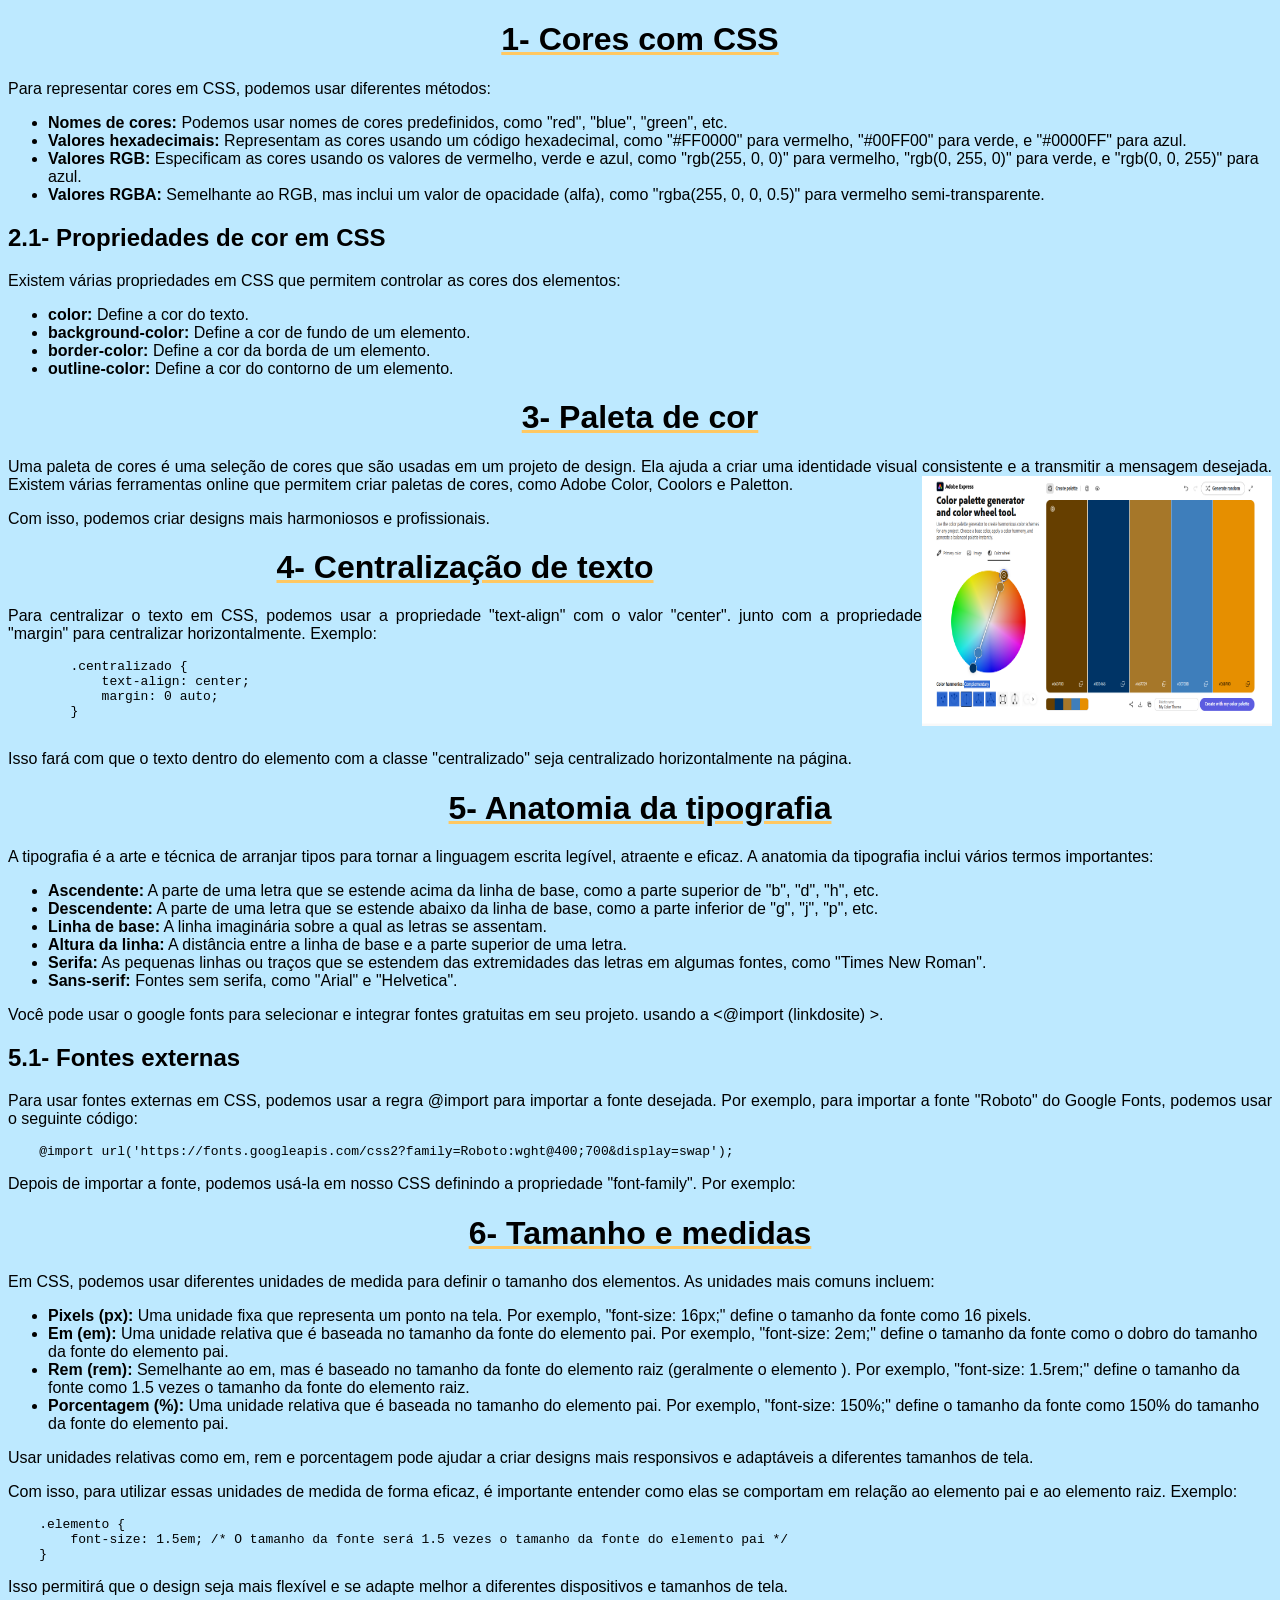
==== index2.html @ 6d4adaa5 "enga" ====
<!DOCTYPE html>
<html lang="pt-br">
<head>
    <meta charset="UTF-8">
    <meta name="viewport" content="width=device-width, initial-scale=1.0">
    <title>Módulo 2 - CSS aprofundando</title>
    <link rel="stylesheet" href="style.css">
    <h1>1- Cores com CSS</h1>
    <p>Para representar cores em CSS, podemos usar diferentes métodos:</p>
    <ul>
        <li><strong>Nomes de cores:</strong> Podemos usar nomes de cores predefinidos, como "red", "blue", "green", etc.</li>
        <li><strong>Valores hexadecimais:</strong> Representam as cores usando um código hexadecimal, como "#FF0000" para vermelho, "#00FF00" para verde, e "#0000FF" para azul.</li>
        <li><strong>Valores RGB:</strong> Especificam as cores usando os valores de vermelho, verde e azul, como "rgb(255, 0, 0)" para vermelho, "rgb(0, 255, 0)" para verde, e "rgb(0, 0, 255)" para azul.</li>
        <li><strong>Valores RGBA:</strong> Semelhante ao RGB, mas inclui um valor de opacidade (alfa), como "rgba(255, 0, 0, 0.5)" para vermelho semi-transparente.</li>
    </ul>
    <h2>2.1- Propriedades de cor em CSS</h2>
    <p>Existem várias propriedades em CSS que permitem controlar as cores dos elementos:</p>
    <ul>
        <li><strong>color:</strong> Define a cor do texto.</li>
        <li><strong>background-color:</strong> Define a cor de fundo de um elemento.</li>
        <li><strong>border-color:</strong> Define a cor da borda de um elemento.</li>
        <li><strong>outline-color:</strong> Define a cor do contorno de um elemento.</li>
    </ul>
    <h1>3- Paleta de cor</h1>
    <p>Uma paleta de cores é uma seleção de cores que são usadas em um projeto de design. Ela ajuda a criar uma identidade visual consistente e a transmitir a mensagem desejada. Existem várias ferramentas online que permitem criar paletas de cores, como Adobe Color, Coolors e Paletton.<img src="imagens/paletadecor[.png" style="float: right;"; width="350px" height="250px;" alt="Paleta de cores"S>
    </p>
    <p>Com isso, podemos criar designs mais harmoniosos e profissionais.</p>
    <h1>4- Centralização de texto</h1>
    <p>Para centralizar o texto em CSS, podemos usar a propriedade "text-align" com o valor "center". junto com a propriedade "margin" para centralizar horizontalmente. Exemplo:</p>
    <pre>
        .centralizado {
            text-align: center;
            margin: 0 auto;
        }
    </pre>
    <p>Isso fará com que o texto dentro do elemento com a classe "centralizado" seja centralizado horizontalmente na página.</p>
    <h1>5- Anatomia da tipografia</h1>
    <p>A tipografia é a arte e técnica de arranjar tipos para tornar a linguagem escrita legível, atraente e eficaz. A anatomia da tipografia inclui vários termos importantes:</p>
    <ul>
        <li><strong>Ascendente:</strong> A parte de uma letra que se estende acima da linha de base, como a parte superior de "b", "d", "h", etc.</li>
        <li><strong>Descendente:</strong> A parte de uma letra que se estende abaixo da linha de base, como a parte inferior de "g", "j", "p", etc.</li>
        <li><strong>Linha de base:</strong> A linha imaginária sobre a qual as letras se assentam.</li>
        <li><strong>Altura da linha:</strong> A distância entre a linha de base e a parte superior de uma letra.</li>
        <li><strong>Serifa:</strong> As pequenas linhas ou traços que se estendem das extremidades das letras em algumas fontes, como "Times New Roman".</li>
        <li><strong>Sans-serif:</strong> Fontes sem serifa, como "Arial" e "Helvetica".</li>

    </ul>
    <p>Você pode usar o google fonts para selecionar e integrar fontes gratuitas em seu projeto. usando a &lt;@import (linkdosite) &gt;.</p>
    <h2>5.1- Fontes externas</h2>
    <p>Para usar fontes externas em CSS, podemos usar a regra @import para importar a fonte desejada. Por exemplo, para importar a fonte "Roboto" do Google Fonts, podemos usar o seguinte código:</p>
<pre>
    @import url('https://fonts.googleapis.com/css2?family=Roboto:wght@400;700&display=swap');
</pre>
<p>Depois de importar a fonte, podemos usá-la em nosso CSS definindo a propriedade "font-family". Por exemplo:</p>
<h1>6- Tamanho e medidas</h1>
<p>Em CSS, podemos usar diferentes unidades de medida para definir o tamanho dos elementos. As unidades mais comuns incluem:</p>
<ul>
    <li><strong>Pixels (px):</strong> Uma unidade fixa que representa um ponto na tela. Por exemplo, "font-size: 16px;" define o tamanho da fonte como 16 pixels.</li>
    <li><strong>Em (em):</strong> Uma unidade relativa que é baseada no tamanho da fonte do elemento pai. Por exemplo, "font-size: 2em;" define o tamanho da fonte como o dobro do tamanho da fonte do elemento pai.</li>
    <li><strong>Rem (rem):</strong> Semelhante ao em, mas é baseado no tamanho da fonte do elemento raiz (geralmente o elemento <html>). Por exemplo, "font-size: 1.5rem;" define o tamanho da fonte como 1.5 vezes o tamanho da fonte do elemento raiz.</li>
    <li><strong >Porcentagem (%):</strong> Uma unidade relativa que é baseada no tamanho do elemento pai. Por exemplo, "font-size: 150%;" define o tamanho da fonte como 150% do tamanho da fonte do elemento pai.</li>
</ul>
<p>Usar unidades relativas como em, rem e porcentagem pode ajudar a criar designs mais responsivos e adaptáveis a diferentes tamanhos de tela.</p>
<p>Com isso, para utilizar essas unidades de medida de forma eficaz, é importante entender como elas se comportam em relação ao elemento pai e ao elemento raiz. Exemplo:</p>
<pre>
    .elemento {
        font-size: 1.5em; /* O tamanho da fonte será 1.5 vezes o tamanho da fonte do elemento pai */
    }
</pre>
<p>Isso permitirá que o design seja mais flexível e se adapte melhor a diferentes dispositivos e tamanhos de tela.</p>

    
</head>
<body>
    
</body>
</html>
---- style.css ----
body {
font-family: Arial, Helvetica, sans-serif;
background-color: rgb(189, 233, 255);
}
p {
 text-align: justify;
}
h1 {
text-align: center;
text-decoration: underline;
text-decoration-color: rgb(255, 200, 98);
}
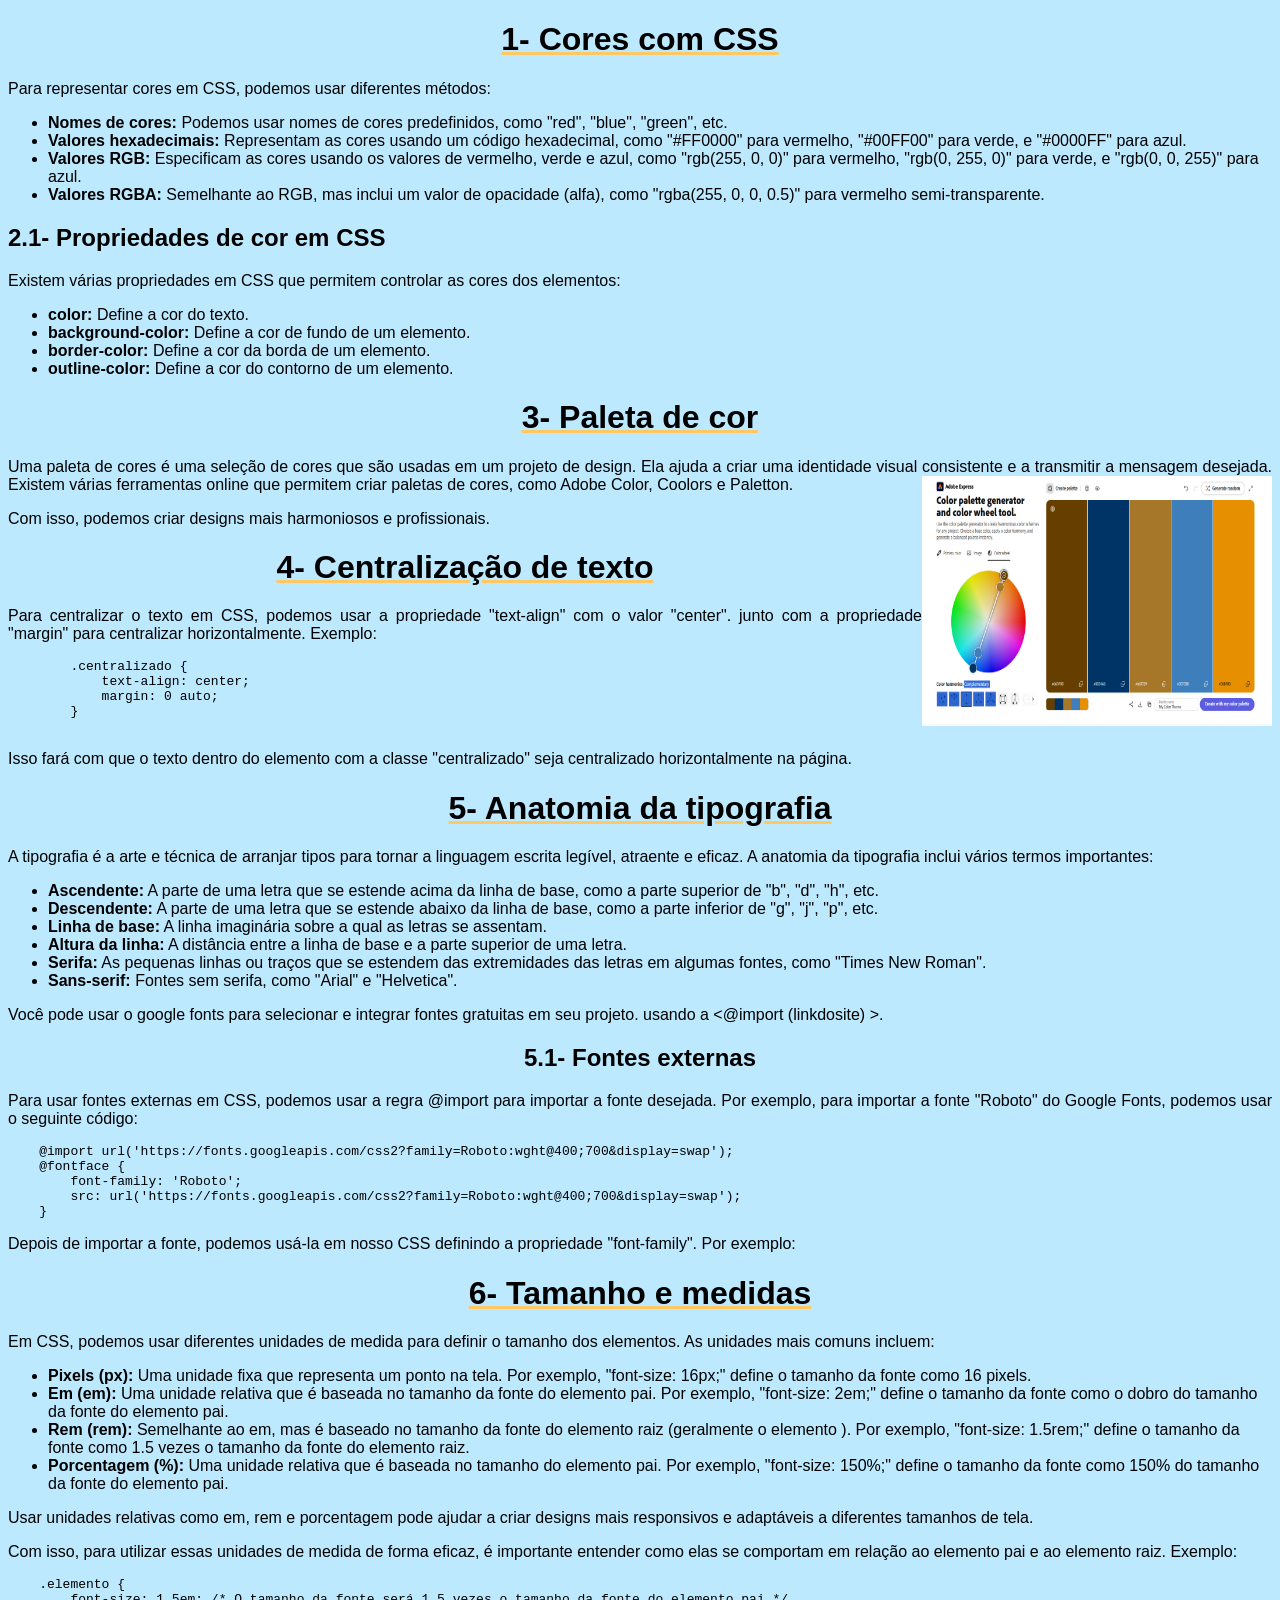
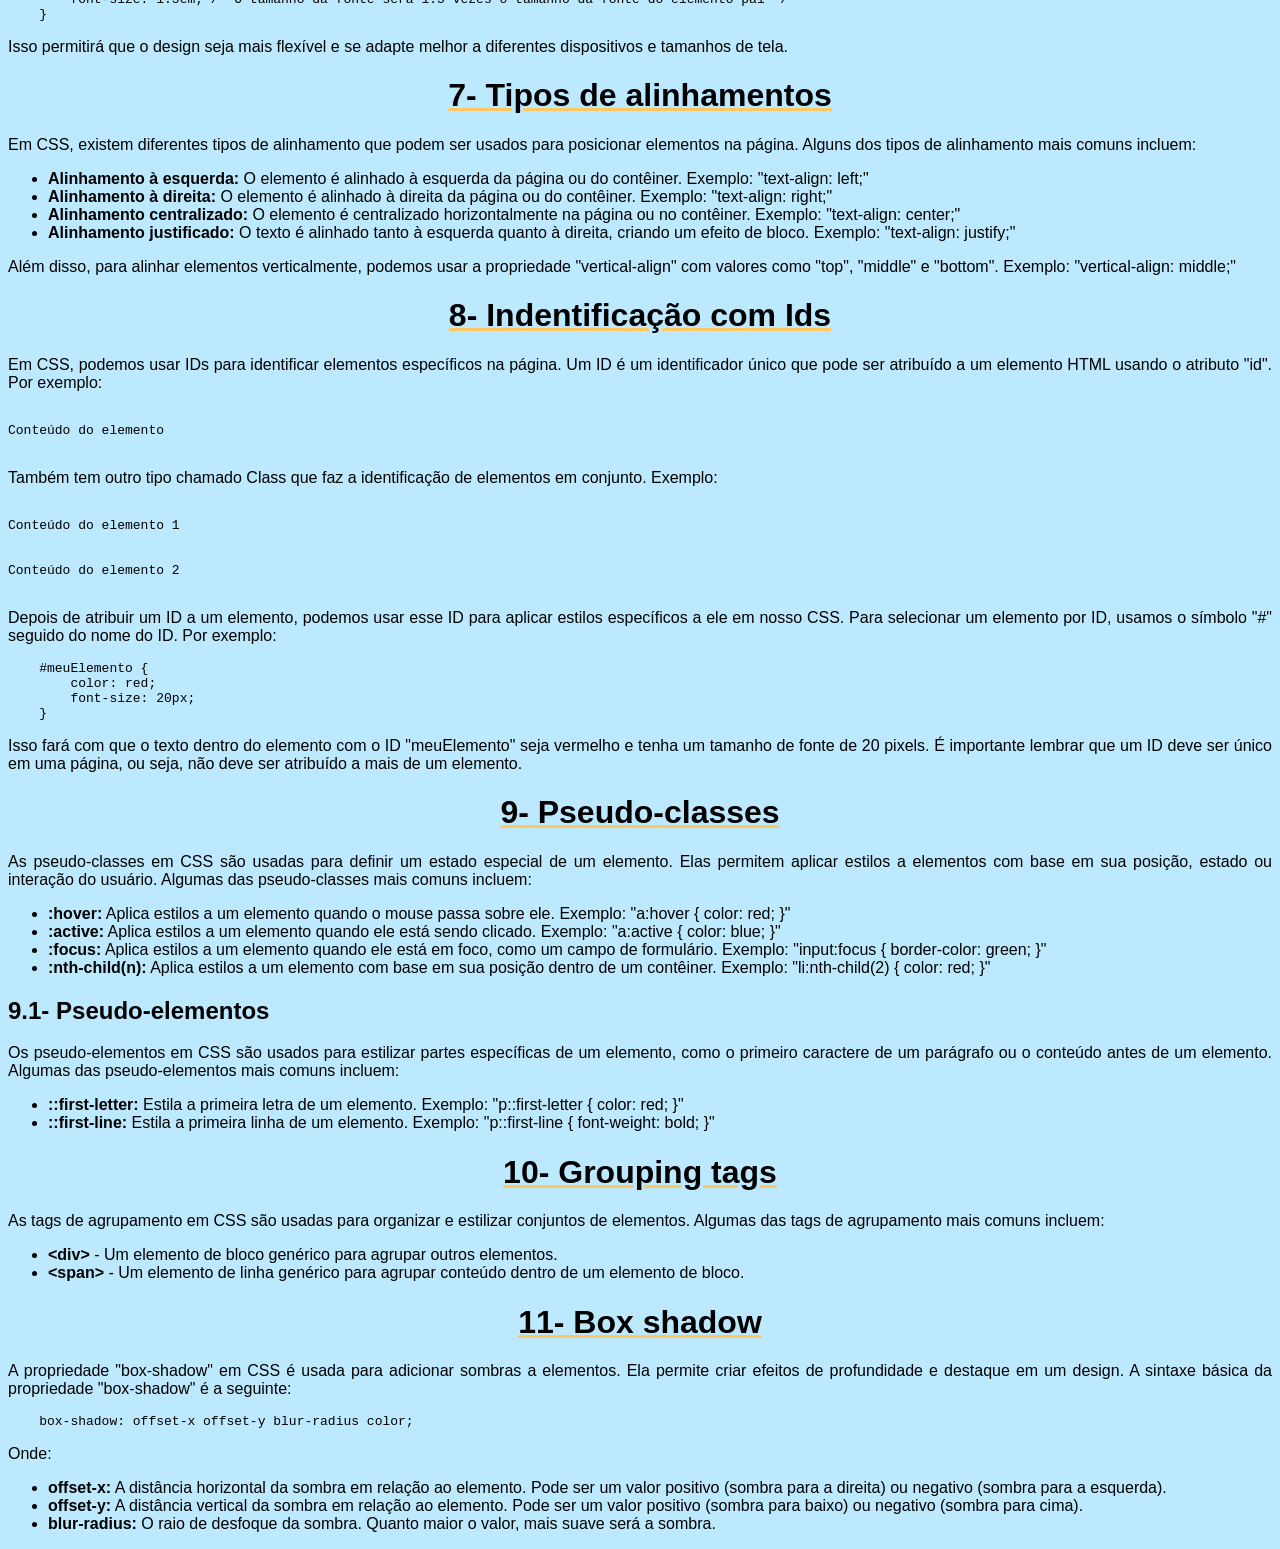
==== commit 10456b29: "Update1" ====
--- a/index2.html
+++ b/index2.html
@@ -46,10 +46,14 @@
 
     </ul>
     <p>Você pode usar o google fonts para selecionar e integrar fontes gratuitas em seu projeto. usando a &lt;@import (linkdosite) &gt;.</p>
-    <h2>5.1- Fontes externas</h2>
+    <h2 style="text-align: center;" underline="true">5.1- Fontes externas</h2>
     <p>Para usar fontes externas em CSS, podemos usar a regra @import para importar a fonte desejada. Por exemplo, para importar a fonte "Roboto" do Google Fonts, podemos usar o seguinte código:</p>
 <pre>
     @import url('https://fonts.googleapis.com/css2?family=Roboto:wght@400;700&display=swap');
+    @fontface {
+        font-family: 'Roboto';
+        src: url('https://fonts.googleapis.com/css2?family=Roboto:wght@400;700&display=swap');
+    }
 </pre>
 <p>Depois de importar a fonte, podemos usá-la em nosso CSS definindo a propriedade "font-family". Por exemplo:</p>
 <h1>6- Tamanho e medidas</h1>
@@ -68,8 +72,65 @@
     }
 </pre>
 <p>Isso permitirá que o design seja mais flexível e se adapte melhor a diferentes dispositivos e tamanhos de tela.</p>
-
-    
+<h1>7- Tipos de alinhamentos</h1>
+<p>Em CSS, existem diferentes tipos de alinhamento que podem ser usados para posicionar elementos na página. Alguns dos tipos de alinhamento mais comuns incluem:</p>
+<ul>
+    <li><strong>Alinhamento à esquerda:</strong> O elemento é alinhado à esquerda da página ou do contêiner. Exemplo: "text-align: left;"</li>
+    <li><strong>Alinhamento à direita:</strong> O elemento é alinhado à direita da página ou do contêiner. Exemplo: "text-align: right;"    </li>
+    <li><strong>Alinhamento centralizado:</strong> O elemento é centralizado horizontalmente na página ou no contêiner. Exemplo: "text-align: center;"</li>
+    <li><strong>Alinhamento justificado:</strong> O texto é alinhado tanto à esquerda quanto à direita, criando um efeito de bloco. Exemplo: "text-align: justify;"</li>
+</ul>
+<p>Além disso, para alinhar elementos verticalmente, podemos usar a propriedade "vertical-align" com valores como "top", "middle" e "bottom". Exemplo: "vertical-align: middle;"</p>
+<h1>8- Indentificação com Ids</h1>
+<p>Em CSS, podemos usar IDs para identificar elementos específicos na página. Um ID é um identificador único que pode ser atribuído a um elemento HTML usando o atributo "id". Por exemplo:</p>
+<pre>
+    <div id="meuElemento">Conteúdo do elemento</div>
+</pre>
+<p>Também tem outro tipo chamado Class que faz a identificação de elementos em conjunto.
+Exemplo:</p>
+<pre>
+    <div class="meuElemento">Conteúdo do elemento 1</div>
+    <div class="meuElemento">Conteúdo do elemento 2</div>
+</pre>
+</p>
+<p>Depois de atribuir um ID a um elemento, podemos usar esse ID para aplicar estilos específicos a ele em nosso CSS. Para selecionar um elemento por ID, usamos o símbolo "#" seguido do nome do ID. Por exemplo:</p>
+<pre>
+    #meuElemento {
+        color: red;
+        font-size: 20px;
+    }
+</pre>
+<p>Isso fará com que o texto dentro do elemento com o ID "meuElemento" seja vermelho e tenha um tamanho de fonte de 20 pixels. É importante lembrar que um ID deve ser único em uma página, ou seja, não deve ser atribuído a mais de um elemento.</p>
+<h1>9- Pseudo-classes</h1>
+<p>As pseudo-classes em CSS são usadas para definir um estado especial de um elemento. Elas permitem aplicar estilos a elementos com base em sua posição, estado ou interação do usuário. Algumas das pseudo-classes mais comuns incluem:</p>
+<ul>
+    <li><strong>:hover:</strong> Aplica estilos a um elemento quando o mouse passa sobre ele. Exemplo: "a:hover { color: red; }"</li>
+    <li><strong>:active:</strong> Aplica estilos a um elemento quando ele está sendo clicado. Exemplo: "a:active { color: blue; }"</li>
+    <li><strong>:focus:</strong> Aplica estilos a um elemento quando ele está em foco, como um campo de formulário. Exemplo: "input:focus { border-color: green; }"</li>
+    <li><strong>:nth-child(n):</strong> Aplica estilos a um elemento com base em sua posição dentro de um contêiner. Exemplo: "li:nth-child(2) { color: red; }"</li>
+</ul>
+<h2>9.1- Pseudo-elementos</h2>
+<p>Os pseudo-elementos em CSS são usados para estilizar partes específicas de um elemento, como o primeiro caractere de um parágrafo ou o conteúdo antes de um elemento. Algumas das pseudo-elementos mais comuns incluem:</p>
+<ul>
+    <li><strong>::first-letter:</strong> Estila a primeira letra de um elemento. Exemplo: "p::first-letter { color: red; }"</li>
+    <li><strong>::first-line:</strong> Estila a primeira linha de um elemento. Exemplo: "p::first-line { font-weight: bold; }"</li>
+</ul>
+<h1>10- Grouping tags</h1>
+<p>As tags de agrupamento em CSS são usadas para organizar e estilizar conjuntos de elementos. Algumas das tags de agrupamento mais comuns incluem:</p>
+<ul>
+    <li><strong>&lt;div&gt;</strong> - Um elemento de bloco genérico para agrupar outros elementos.</li>
+    <li><strong>&lt;span&gt;</strong> - Um elemento de linha genérico para agrupar conteúdo dentro de um elemento de bloco.</li>
+</ul>
+<h1>11- Box shadow</h1>
+<p>A propriedade "box-shadow" em CSS é usada para adicionar sombras a elementos. Ela permite criar efeitos de profundidade e destaque em um design. A sintaxe básica da propriedade "box-shadow" é a seguinte:</p>
+<pre>
+    box-shadow: offset-x offset-y blur-radius color;
+</pre>
+<p>Onde:</p>
+<ul>
+    <li><strong>offset-x:</strong> A distância horizontal da sombra em relação ao elemento. Pode ser um valor positivo (sombra para a direita) ou negativo (sombra para a esquerda).</li>
+    <li><strong>offset-y:</strong> A distância vertical da sombra em relação ao elemento. Pode ser um valor positivo (sombra para baixo) ou negativo (sombra para cima).</li>
+    <li><strong>blur-radius:</strong> O raio de desfoque da sombra. Quanto maior o valor, mais suave será a sombra.</li>
 </head>
 <body>
     
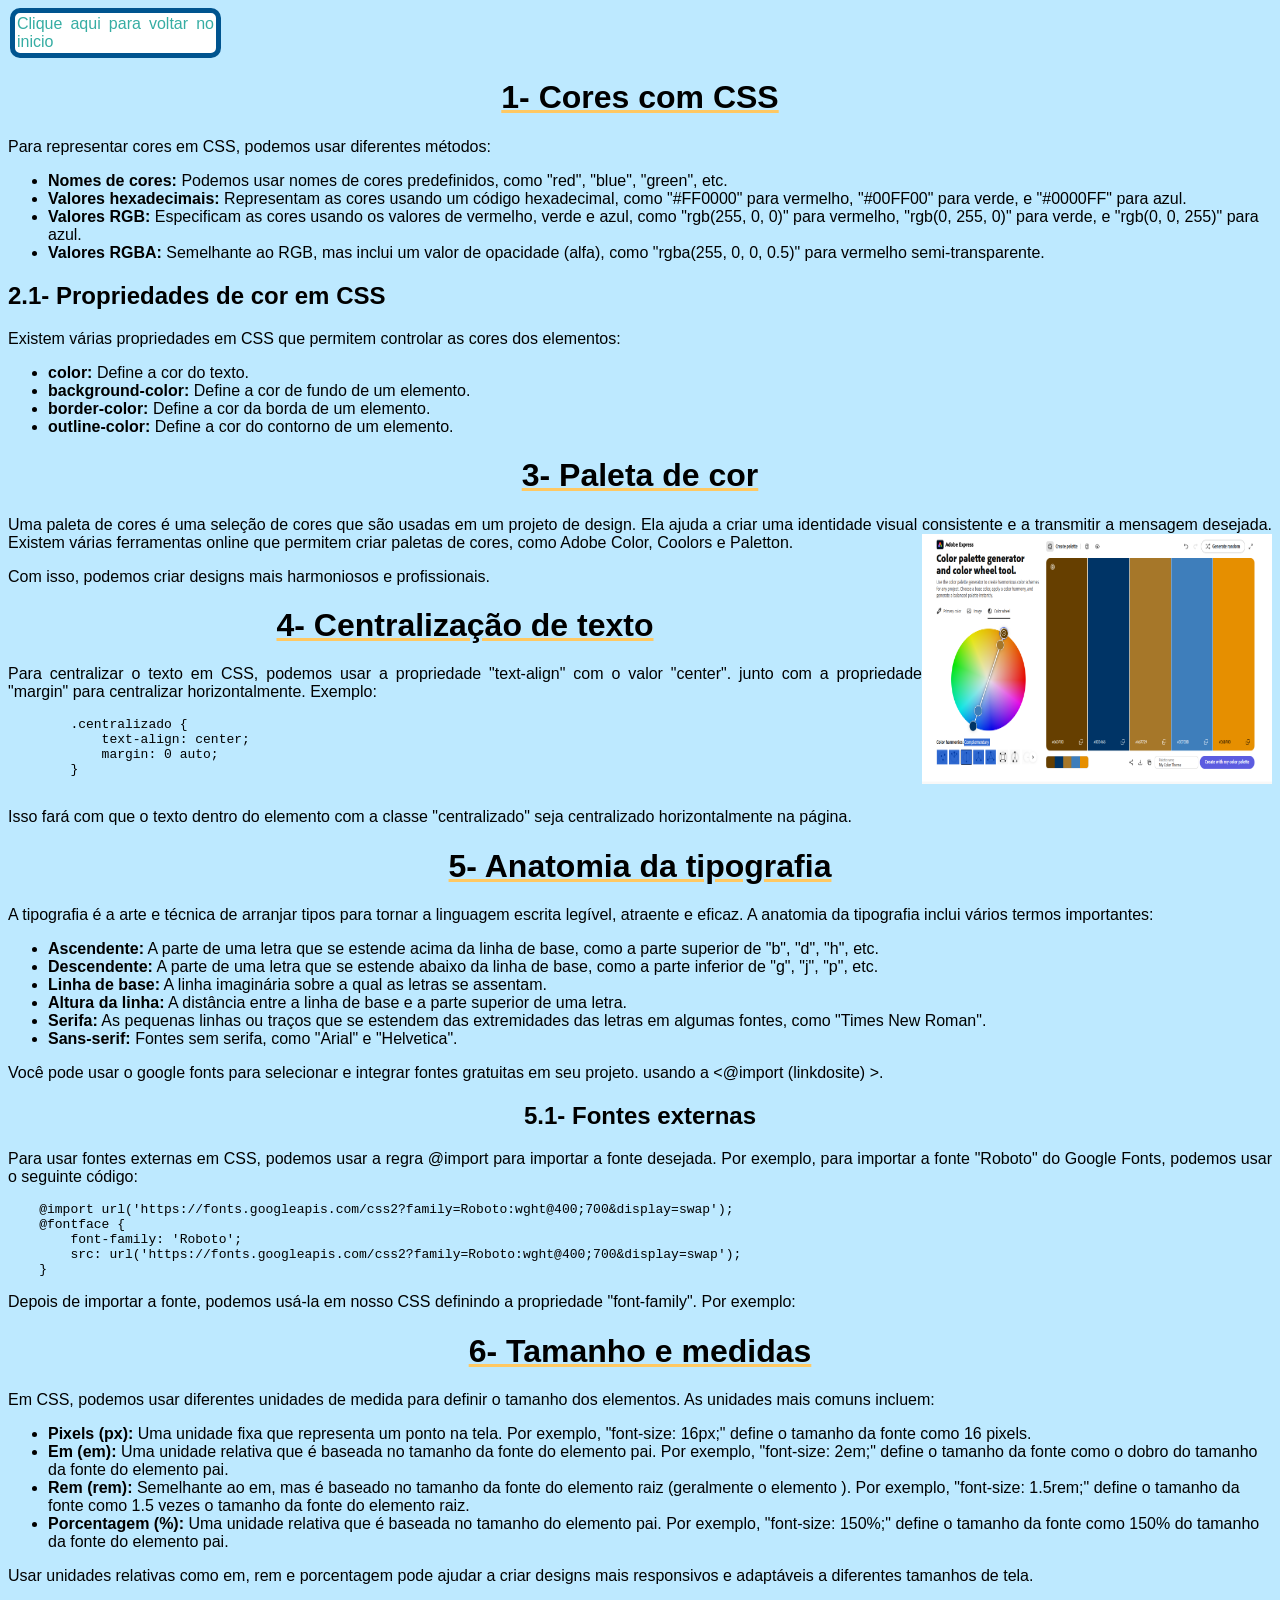
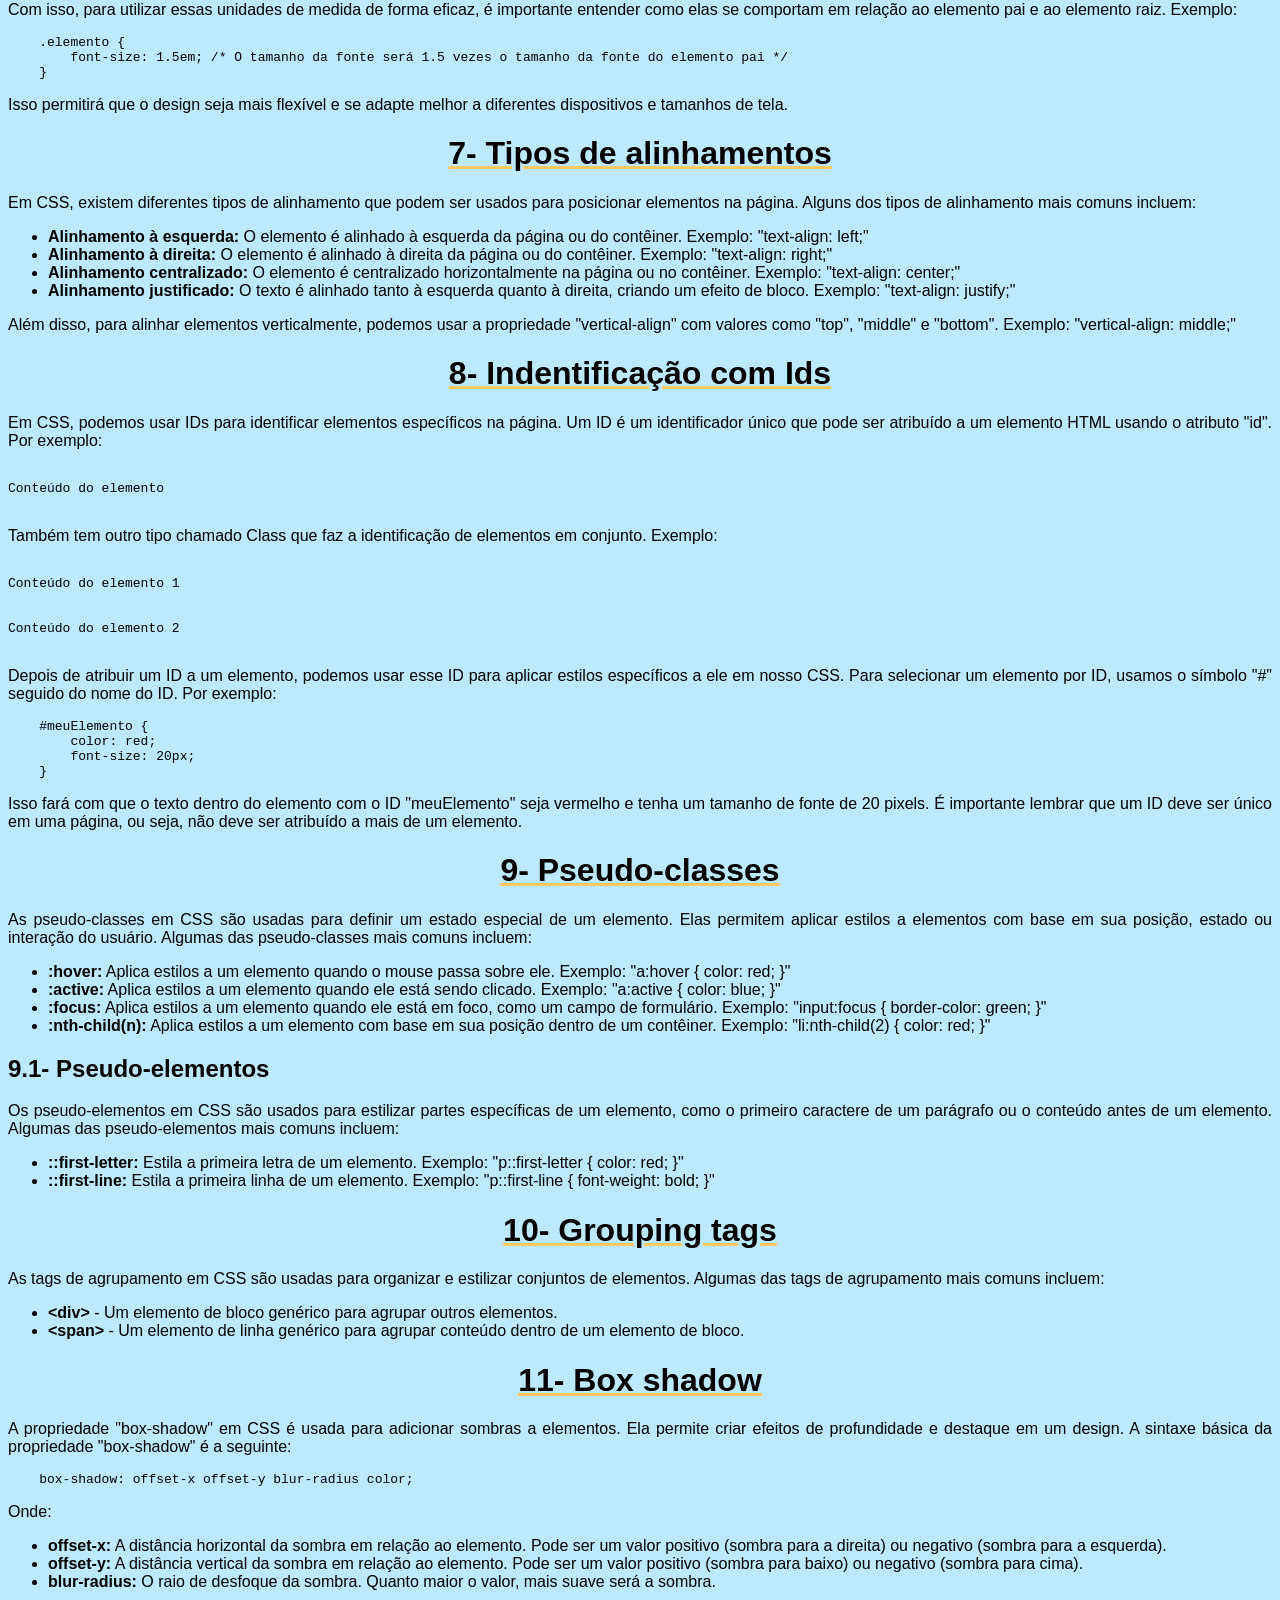
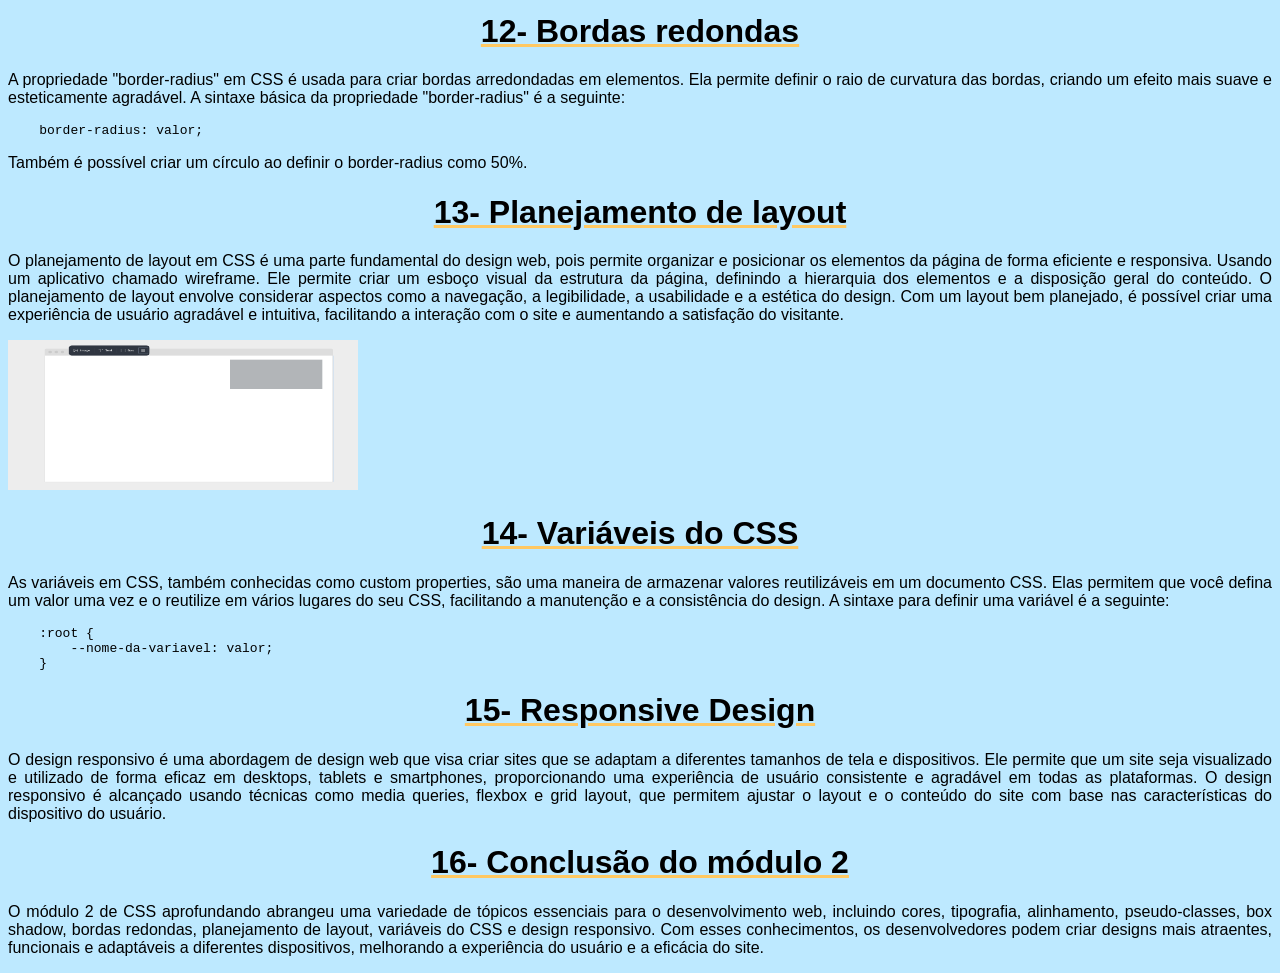
==== commit e38486e5: "comitação de final 2" ====
--- a/index2.html
+++ b/index2.html
@@ -5,6 +5,9 @@
     <meta name="viewport" content="width=device-width, initial-scale=1.0">
     <title>Módulo 2 - CSS aprofundando</title>
     <link rel="stylesheet" href="style.css">
+    <p class="botaodeavacar2" border-style="text-align: left;" border-color="black" border-width="10px" border-style="solid">
+        <a href="index.html">Clique aqui para voltar no inicio</a>
+    </p>
     <h1>1- Cores com CSS</h1>
     <p>Para representar cores em CSS, podemos usar diferentes métodos:</p>
     <ul>
@@ -131,6 +134,29 @@
     <li><strong>offset-x:</strong> A distância horizontal da sombra em relação ao elemento. Pode ser um valor positivo (sombra para a direita) ou negativo (sombra para a esquerda).</li>
     <li><strong>offset-y:</strong> A distância vertical da sombra em relação ao elemento. Pode ser um valor positivo (sombra para baixo) ou negativo (sombra para cima).</li>
     <li><strong>blur-radius:</strong> O raio de desfoque da sombra. Quanto maior o valor, mais suave será a sombra.</li>
+</ul>
+<h1>12- Bordas redondas</h1>
+<p>A propriedade "border-radius" em CSS é usada para criar bordas arredondadas em elementos. Ela permite definir o raio de curvatura das bordas, criando um efeito mais suave e esteticamente agradável. A sintaxe básica da propriedade "border-radius" é a seguinte:</p>
+<pre>
+    border-radius: valor;
+</pre>
+<p>Também é possível criar um círculo ao definir o border-radius como 50%.</p>
+<h1>13- Planejamento de layout</h1>
+<p>O planejamento de layout em CSS é uma parte fundamental do design web, pois permite organizar e posicionar os elementos da página de forma eficiente e responsiva. Usando um aplicativo chamado wireframe.
+Ele permite criar um esboço visual da estrutura da página, definindo a hierarquia dos elementos e a disposição geral do conteúdo. O planejamento de layout envolve considerar aspectos como a navegação, a legibilidade, a usabilidade e a estética do design. Com um layout bem planejado, é possível criar uma experiência de usuário agradável e intuitiva, facilitando a interação com o site e aumentando a satisfação do visitante.
+</p>
+<img src="imagens/wireframe.png" style="float: down;" width="350px" height="150px;" alt="Wireframe">
+<h1>14- Variáveis do CSS</h1>
+<p>As variáveis em CSS, também conhecidas como custom properties, são uma maneira de armazenar valores reutilizáveis em um documento CSS. Elas permitem que você defina um valor uma vez e o reutilize em vários lugares do seu CSS, facilitando a manutenção e a consistência do design. A sintaxe para definir uma variável é a seguinte:</p>
+<pre>
+    :root {
+        --nome-da-variavel: valor;
+    }
+</pre>
+<h1>15- Responsive Design</h1>
+<p>O design responsivo é uma abordagem de design web que visa criar sites que se adaptam a diferentes tamanhos de tela e dispositivos. Ele permite que um site seja visualizado e utilizado de forma eficaz em desktops, tablets e smartphones, proporcionando uma experiência de usuário consistente e agradável em todas as plataformas. O design responsivo é alcançado usando técnicas como media queries, flexbox e grid layout, que permitem ajustar o layout e o conteúdo do site com base nas características do dispositivo do usuário.</p>
+<h1>16- Conclusão do módulo 2</h1>
+<p>O módulo 2 de CSS aprofundando abrangeu uma variedade de tópicos essenciais para o desenvolvimento web, incluindo cores, tipografia, alinhamento, pseudo-classes, box shadow, bordas redondas, planejamento de layout, variáveis do CSS e design responsivo. Com esses conhecimentos, os desenvolvedores podem criar designs mais atraentes, funcionais e adaptáveis a diferentes dispositivos, melhorando a experiência do usuário e a eficácia do site.</p>
 </head>
 <body>
     
--- a/style.css
+++ b/style.css
@@ -10,4 +10,19 @@
 text-decoration: underline;
 text-decoration-color: rgb(255, 200, 98);
 }
+.botaodeavacar2 {
+    border-color: rgb(0, 84, 143);
+    border-width: 5px;
+    border-style: solid;
+    border-radius: 10px;
+    background-color: rgb(255, 255, 255);
+    width: 197px;
+    padding: 2px;
+    margin: 2px;
+}
+.botaodeavacar2 a  {
+    color: rgb(54, 173, 163);
+    text-decoration: none;
 
+}
+
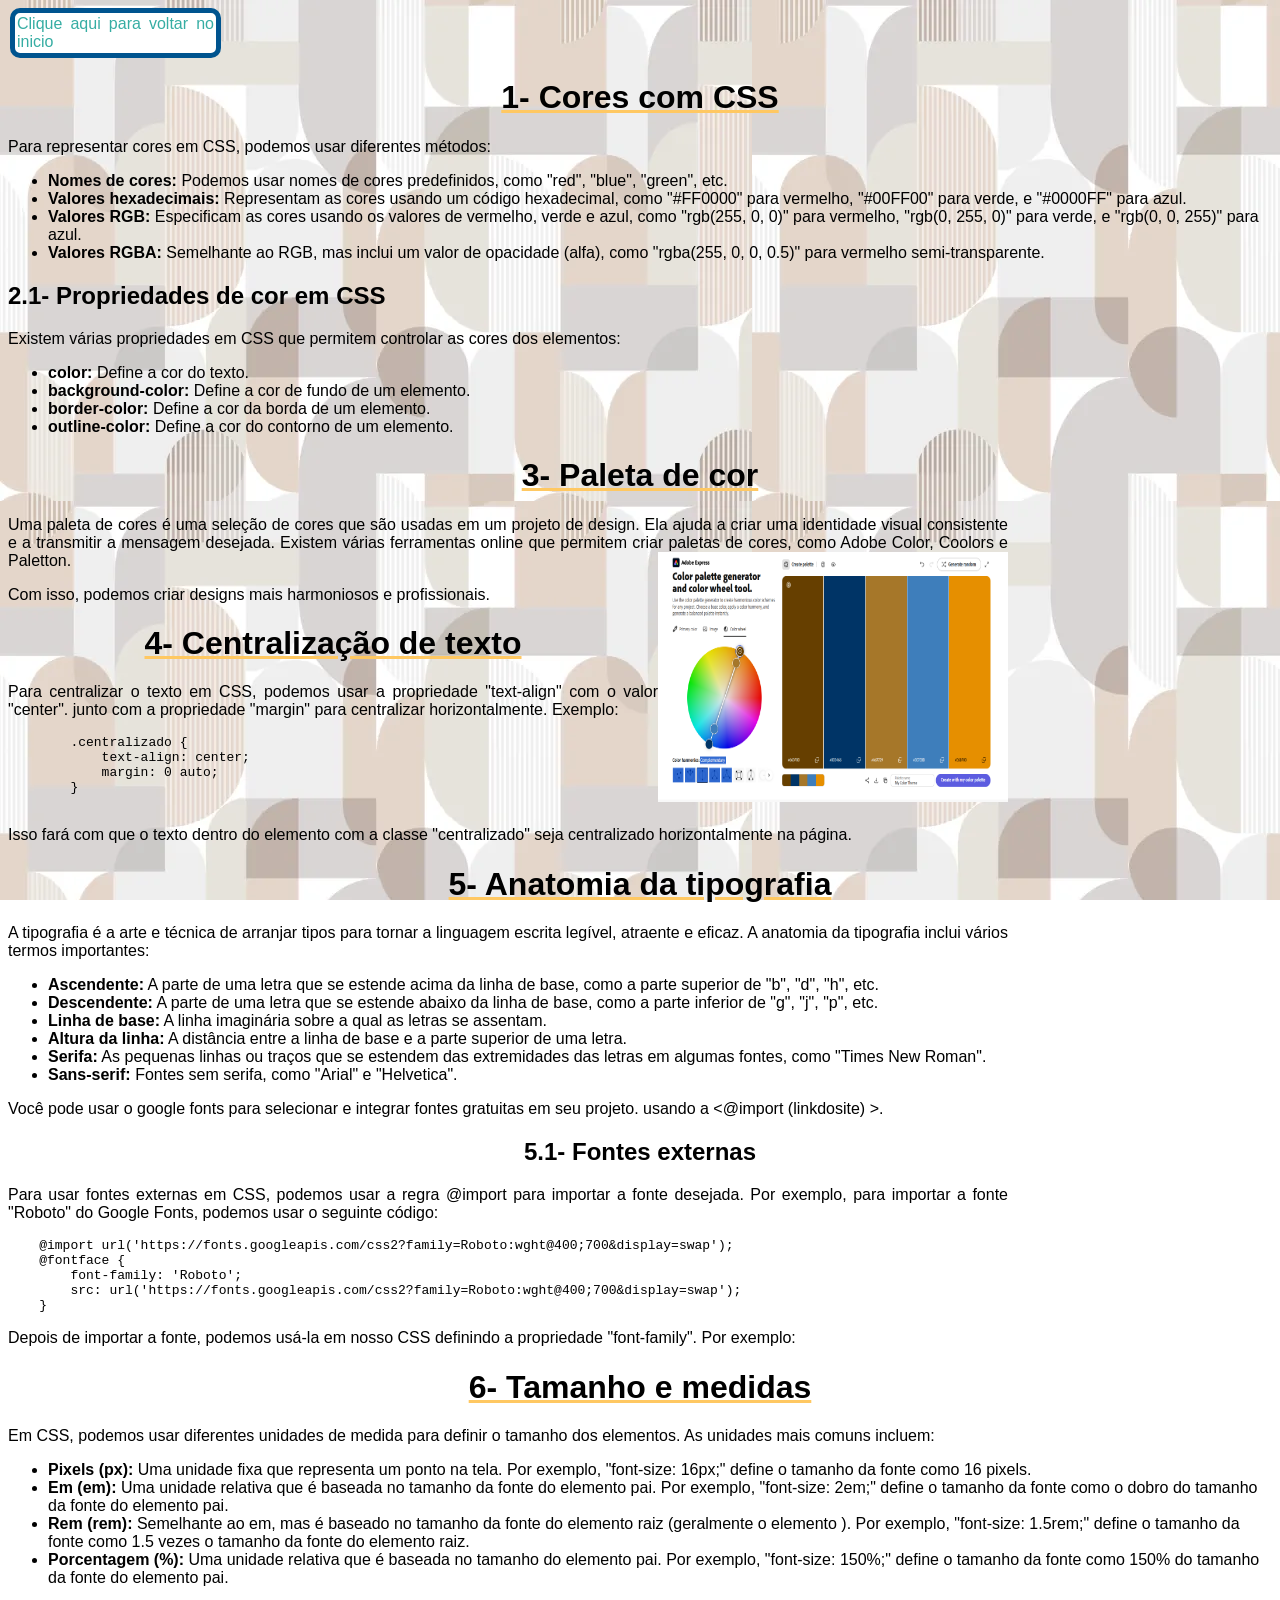
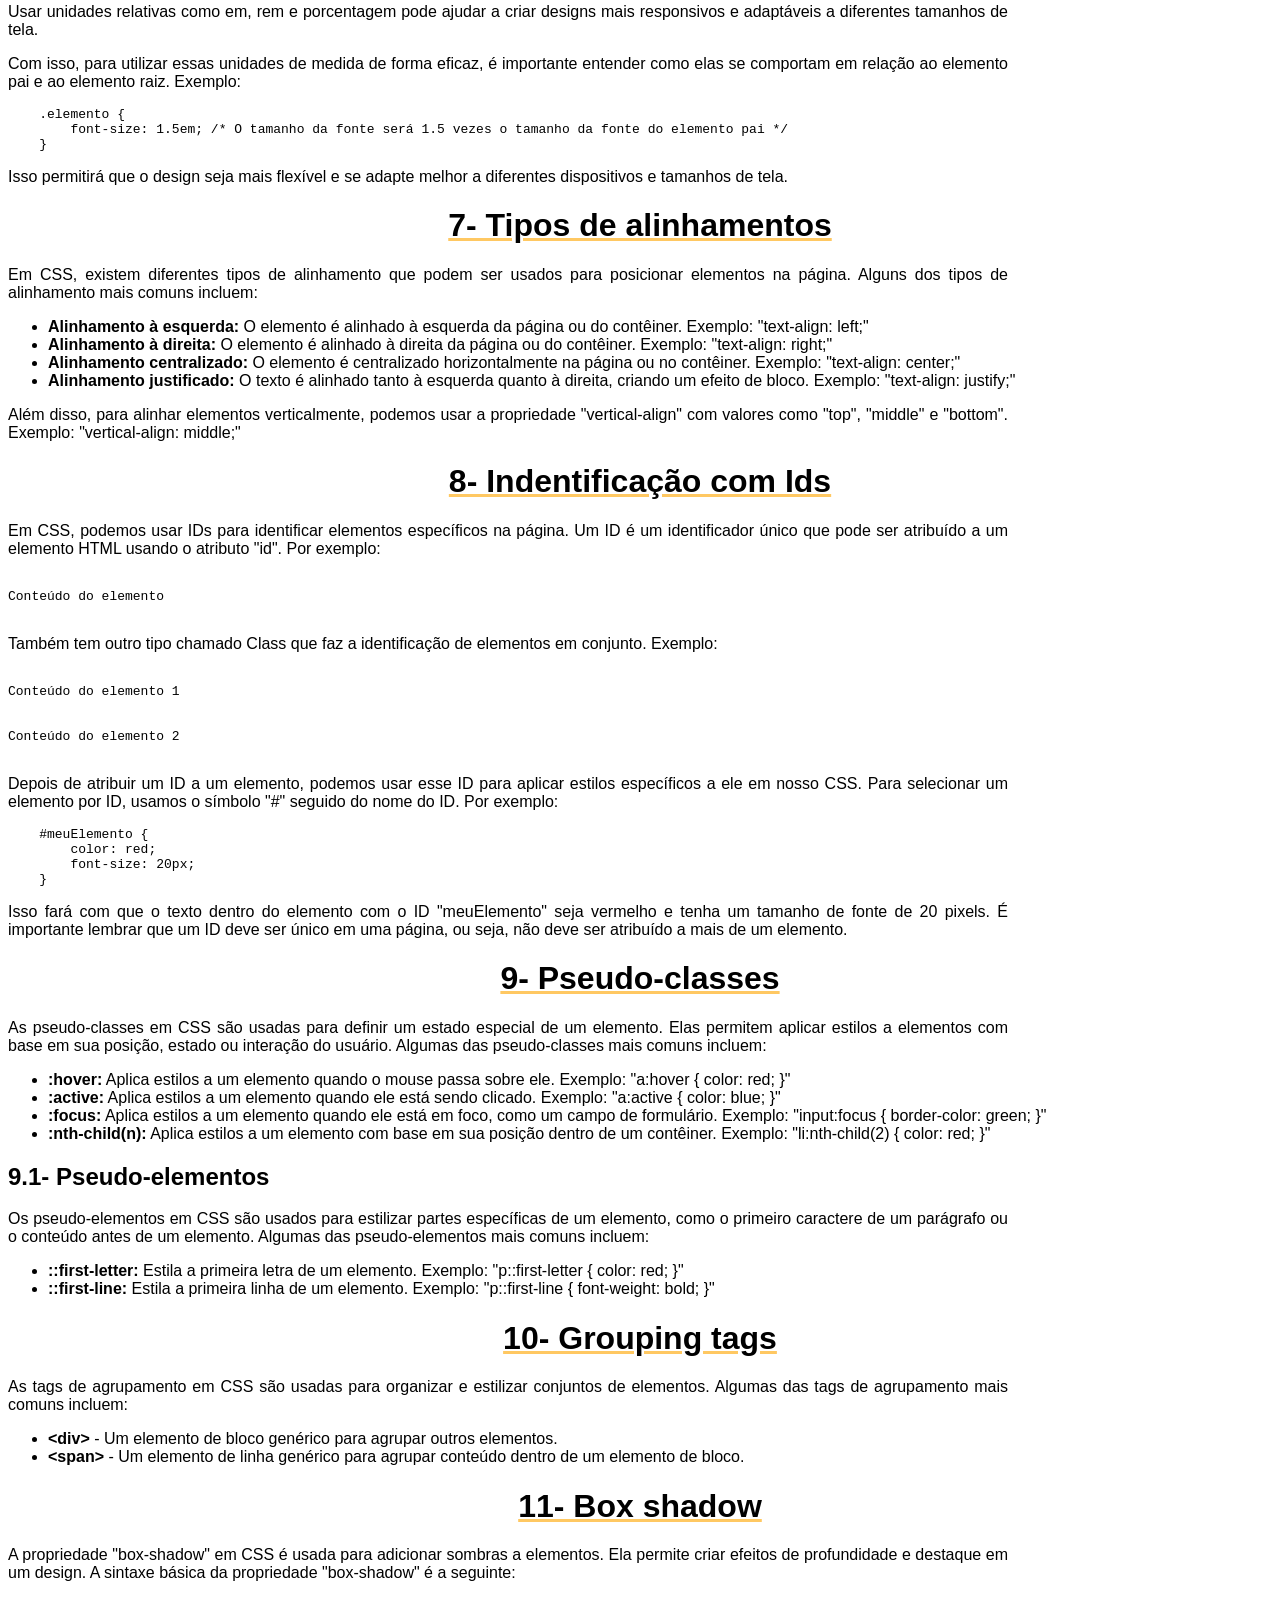
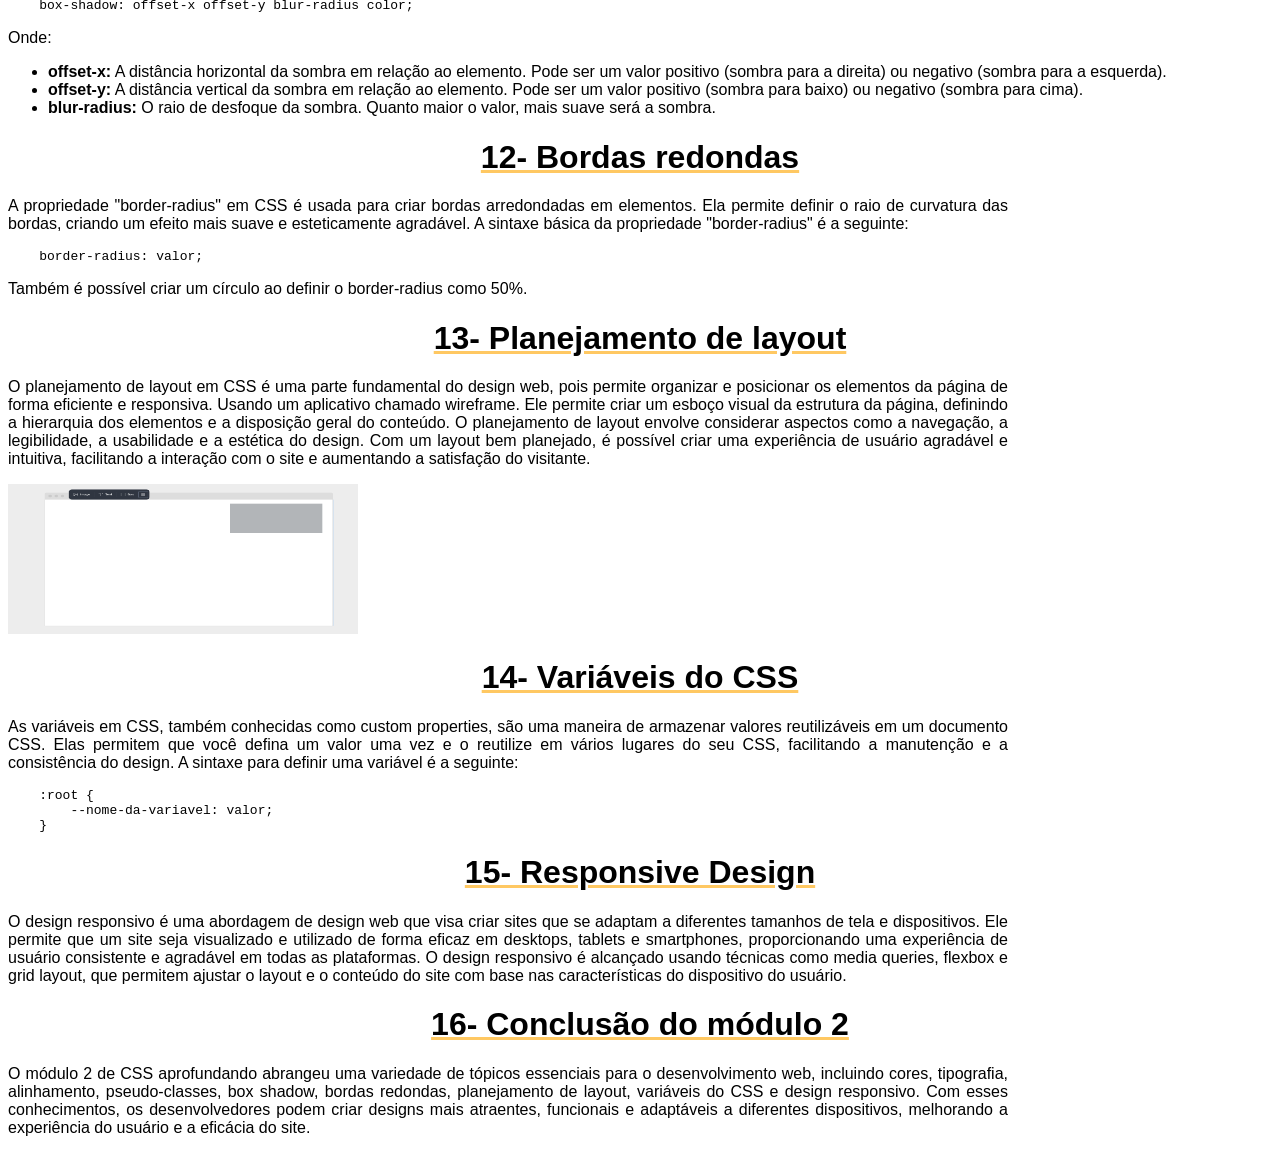
==== commit 5ecadf5c: "metade3" ====
--- a/index2.html
+++ b/index2.html
@@ -145,7 +145,7 @@
 <p>O planejamento de layout em CSS é uma parte fundamental do design web, pois permite organizar e posicionar os elementos da página de forma eficiente e responsiva. Usando um aplicativo chamado wireframe.
 Ele permite criar um esboço visual da estrutura da página, definindo a hierarquia dos elementos e a disposição geral do conteúdo. O planejamento de layout envolve considerar aspectos como a navegação, a legibilidade, a usabilidade e a estética do design. Com um layout bem planejado, é possível criar uma experiência de usuário agradável e intuitiva, facilitando a interação com o site e aumentando a satisfação do visitante.
 </p>
-<img src="imagens/wireframe.png" style="float: down;" width="350px" height="150px;" alt="Wireframe">
+<img src="imagens/wireframe.png" style="float: down;" width="350px" height="150px;" alt="Wireframe" border-style="solid" border-color="black" border-width="10px;"> 
 <h1>14- Variáveis do CSS</h1>
 <p>As variáveis em CSS, também conhecidas como custom properties, são uma maneira de armazenar valores reutilizáveis em um documento CSS. Elas permitem que você defina um valor uma vez e o reutilize em vários lugares do seu CSS, facilitando a manutenção e a consistência do design. A sintaxe para definir uma variável é a seguinte:</p>
 <pre>
--- a/style.css
+++ b/style.css
@@ -1,9 +1,14 @@
 body {
 font-family: Arial, Helvetica, sans-serif;
-background-color: rgb(189, 233, 255);
+background-image: url("imagens/Background3.png");
+background-attachment: fixed;
+
+
+
 }
 p {
  text-align: justify;
+ max-width: 1000px;
 }
 h1 {
 text-align: center;
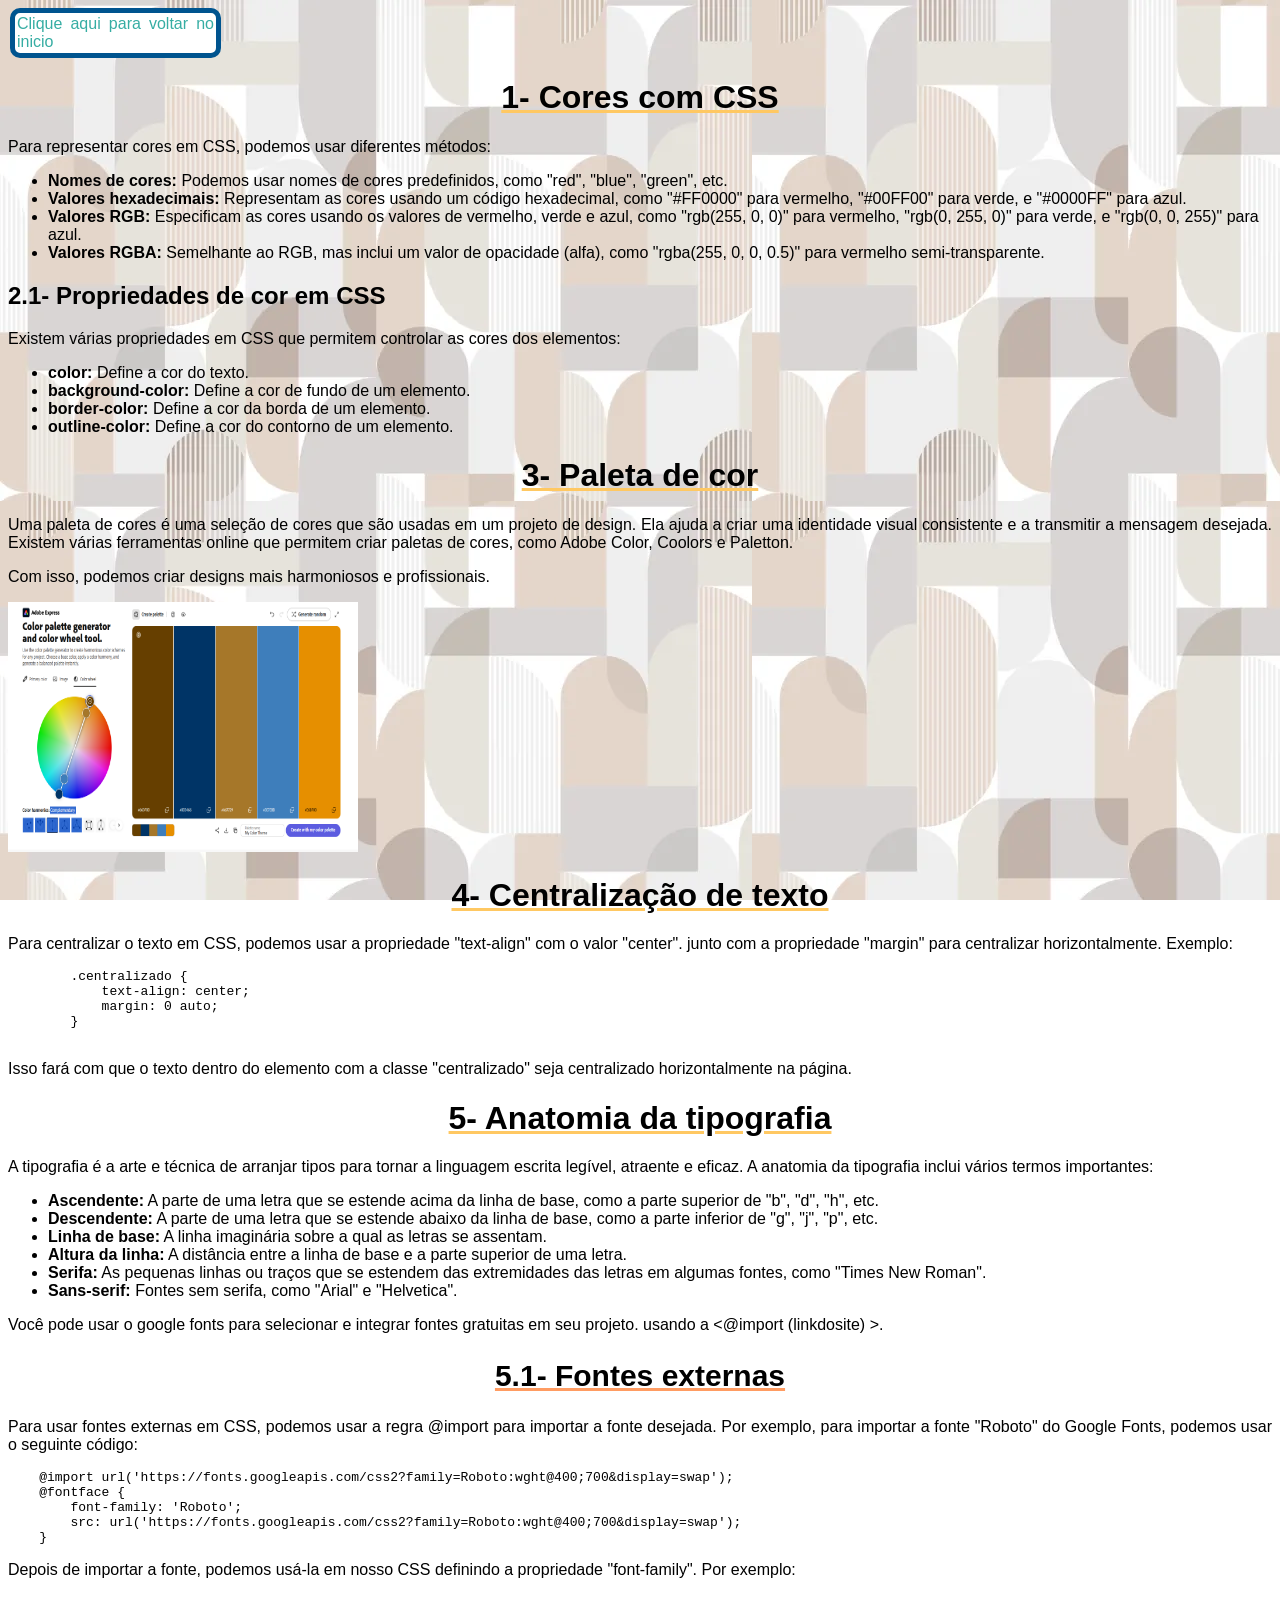
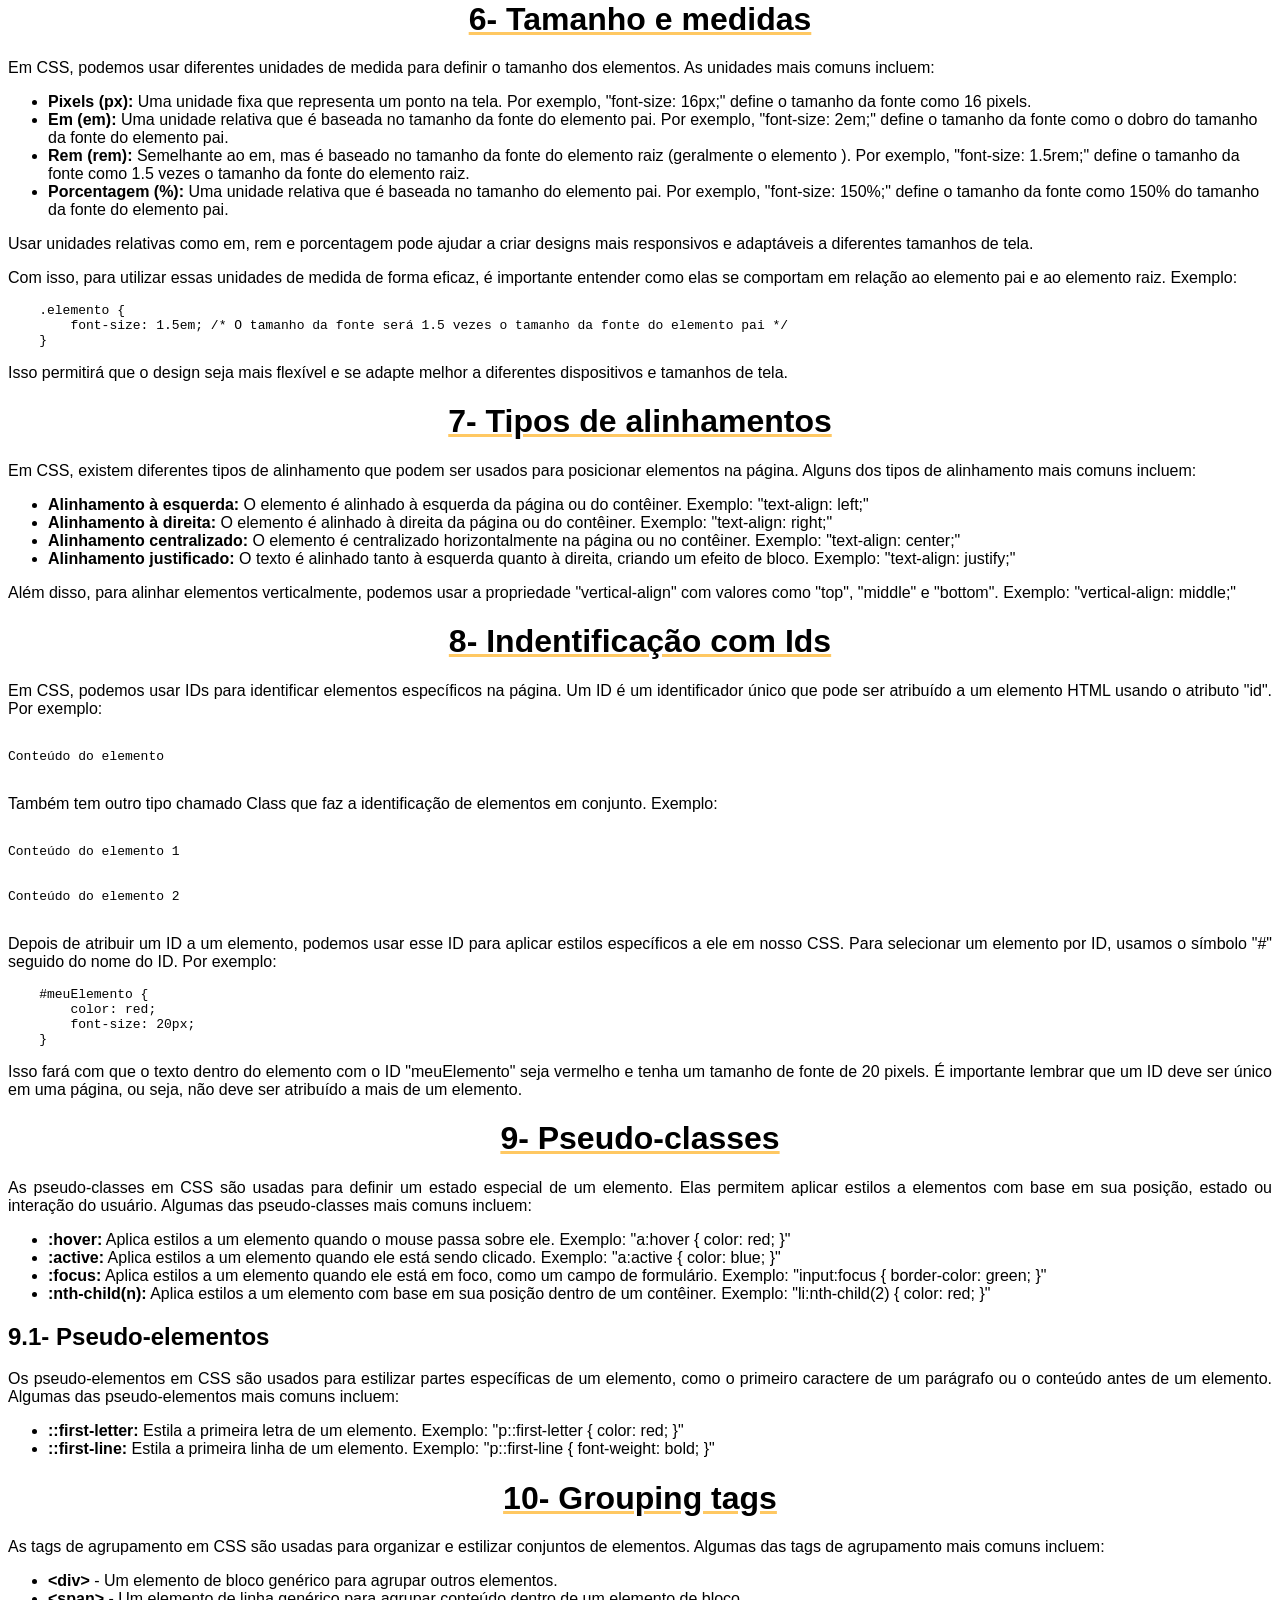
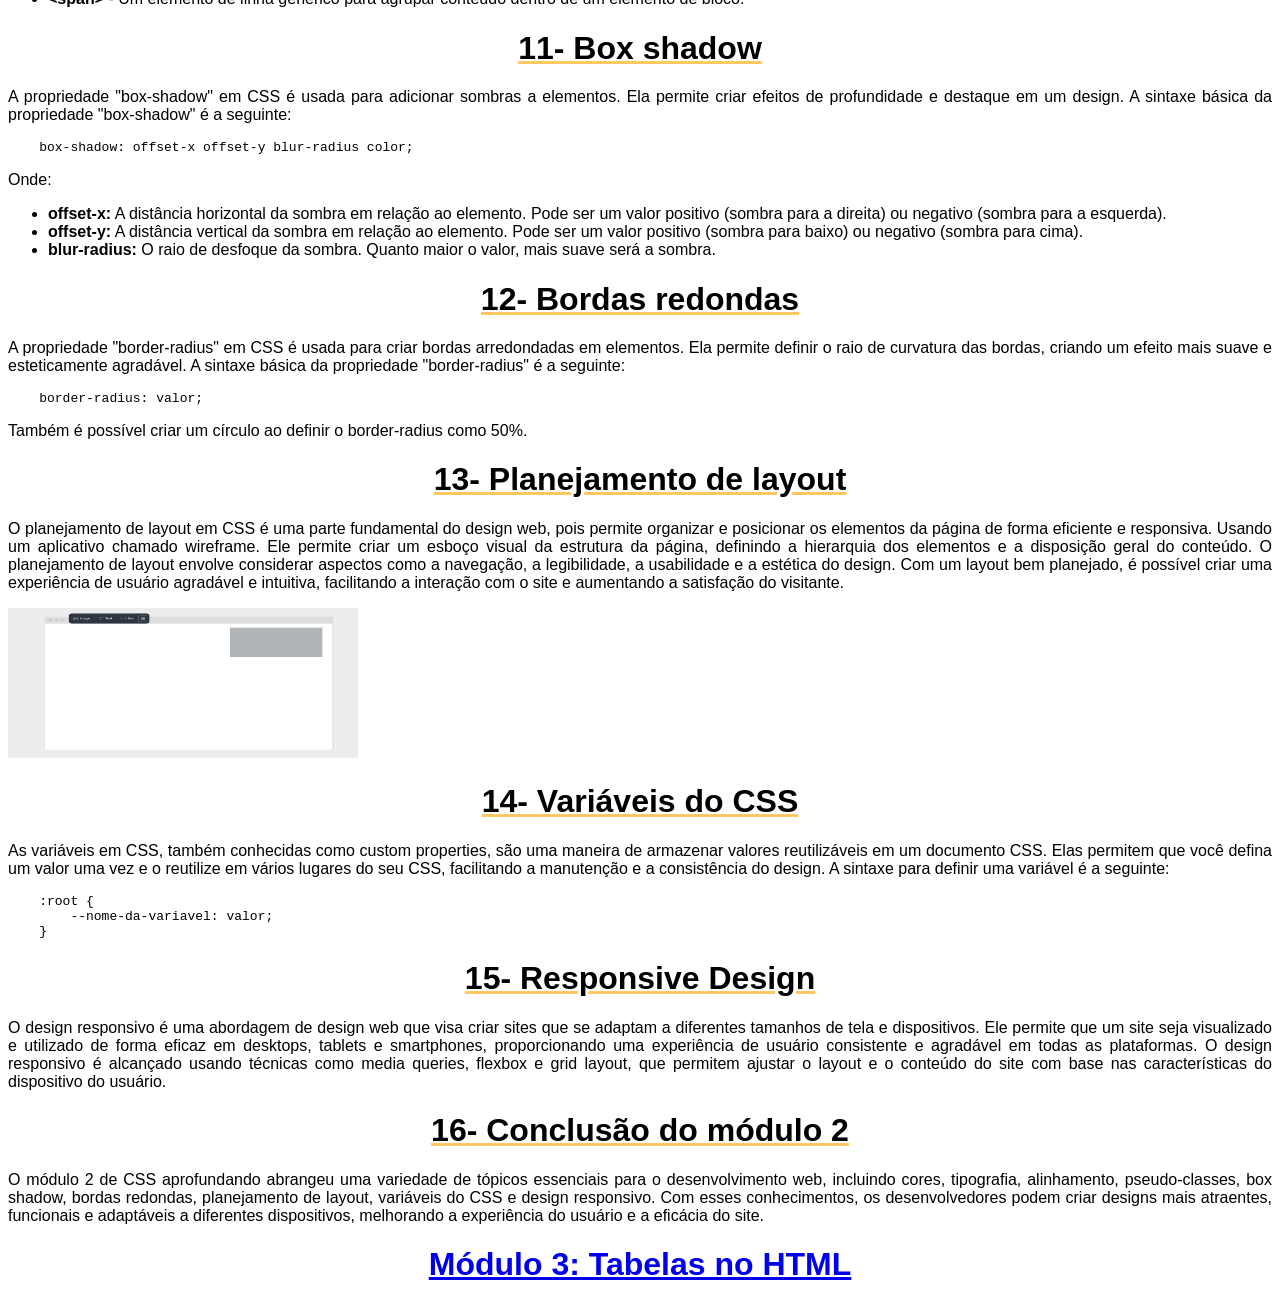
==== commit d0b6f07a: "4modulo" ====
--- a/index2.html
+++ b/index2.html
@@ -25,10 +25,10 @@
         <li><strong>outline-color:</strong> Define a cor do contorno de um elemento.</li>
     </ul>
     <h1>3- Paleta de cor</h1>
-    <p>Uma paleta de cores é uma seleção de cores que são usadas em um projeto de design. Ela ajuda a criar uma identidade visual consistente e a transmitir a mensagem desejada. Existem várias ferramentas online que permitem criar paletas de cores, como Adobe Color, Coolors e Paletton.<img src="imagens/paletadecor[.png" style="float: right;"; width="350px" height="250px;" alt="Paleta de cores"S>
-    </p>
+    <p>Uma paleta de cores é uma seleção de cores que são usadas em um projeto de design. Ela ajuda a criar uma identidade visual consistente e a transmitir a mensagem desejada. Existem várias ferramentas online que permitem criar paletas de cores, como Adobe Color, Coolors e Paletton.</p>
     <p>Com isso, podemos criar designs mais harmoniosos e profissionais.</p>
-    <h1>4- Centralização de texto</h1>
+    <img src="imagens/paletadecor[.png" style="float:;"; width="350px" height="250px;" alt="Paleta de cores"S>
+    <h1>4- Centralização de texto</h1> <!--- Centralizar o texto que esta fora do centro da página --->
     <p>Para centralizar o texto em CSS, podemos usar a propriedade "text-align" com o valor "center". junto com a propriedade "margin" para centralizar horizontalmente. Exemplo:</p>
     <pre>
         .centralizado {
@@ -49,7 +49,7 @@
 
     </ul>
     <p>Você pode usar o google fonts para selecionar e integrar fontes gratuitas em seu projeto. usando a &lt;@import (linkdosite) &gt;.</p>
-    <h2 style="text-align: center;" underline="true">5.1- Fontes externas</h2>
+    <h2 class="cap3" style="text-align: center;" underline="true">5.1- Fontes externas</h2>
     <p>Para usar fontes externas em CSS, podemos usar a regra @import para importar a fonte desejada. Por exemplo, para importar a fonte "Roboto" do Google Fonts, podemos usar o seguinte código:</p>
 <pre>
     @import url('https://fonts.googleapis.com/css2?family=Roboto:wght@400;700&display=swap');
@@ -157,6 +157,9 @@
 <p>O design responsivo é uma abordagem de design web que visa criar sites que se adaptam a diferentes tamanhos de tela e dispositivos. Ele permite que um site seja visualizado e utilizado de forma eficaz em desktops, tablets e smartphones, proporcionando uma experiência de usuário consistente e agradável em todas as plataformas. O design responsivo é alcançado usando técnicas como media queries, flexbox e grid layout, que permitem ajustar o layout e o conteúdo do site com base nas características do dispositivo do usuário.</p>
 <h1>16- Conclusão do módulo 2</h1>
 <p>O módulo 2 de CSS aprofundando abrangeu uma variedade de tópicos essenciais para o desenvolvimento web, incluindo cores, tipografia, alinhamento, pseudo-classes, box shadow, bordas redondas, planejamento de layout, variáveis do CSS e design responsivo. Com esses conhecimentos, os desenvolvedores podem criar designs mais atraentes, funcionais e adaptáveis a diferentes dispositivos, melhorando a experiência do usuário e a eficácia do site.</p>
+<footer>
+    <h1><a href="index3.html">Módulo 3: Tabelas no HTML</a></h1>
+</footer>
 </head>
 <body>
     
--- a/style.css
+++ b/style.css
@@ -2,13 +2,14 @@
 font-family: Arial, Helvetica, sans-serif;
 background-image: url("imagens/Background3.png");
 background-attachment: fixed;
+max-width: 100%;
 
 
 
 }
 p {
  text-align: justify;
- max-width: 1000px;
+ max-width: 1500px;
 }
 h1 {
 text-align: center;
@@ -30,4 +31,22 @@
     text-decoration: none;
 
 }
+table#tabela1 {
+    border-collapse: collapse;
+    width: 100%;
+    max-width: 1000px;
+    margin: auto;
+}
+td, th#tabela {
+    border: 1px solid black;
+    padding: 8px;
+    text-align: left;
+}
+h2.cap3 {
+    text-align: center;
+    text-decoration: underline;
+    text-decoration-color: rgb(255, 156, 98);
+    font-family: Arial, Helvetica, sans-serif, Times, serif;
+    font-size: 30px;
+}
 
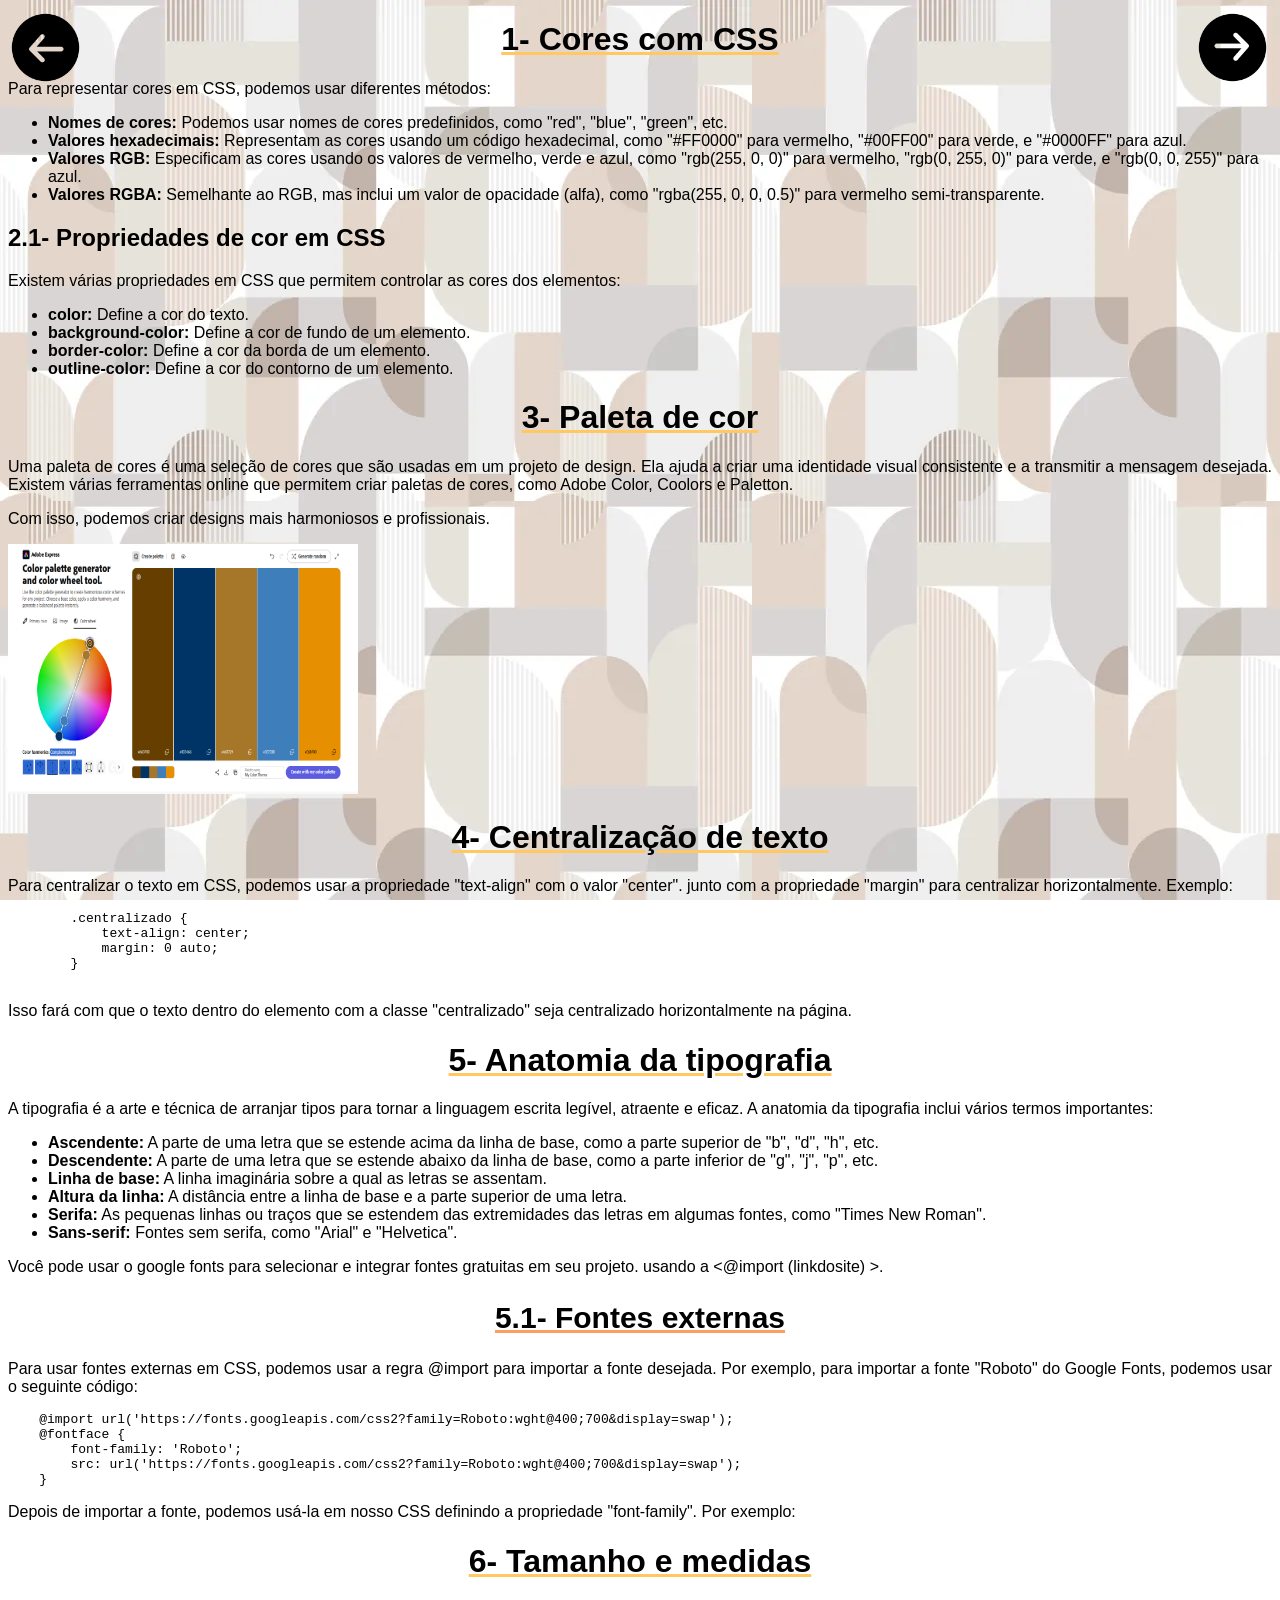
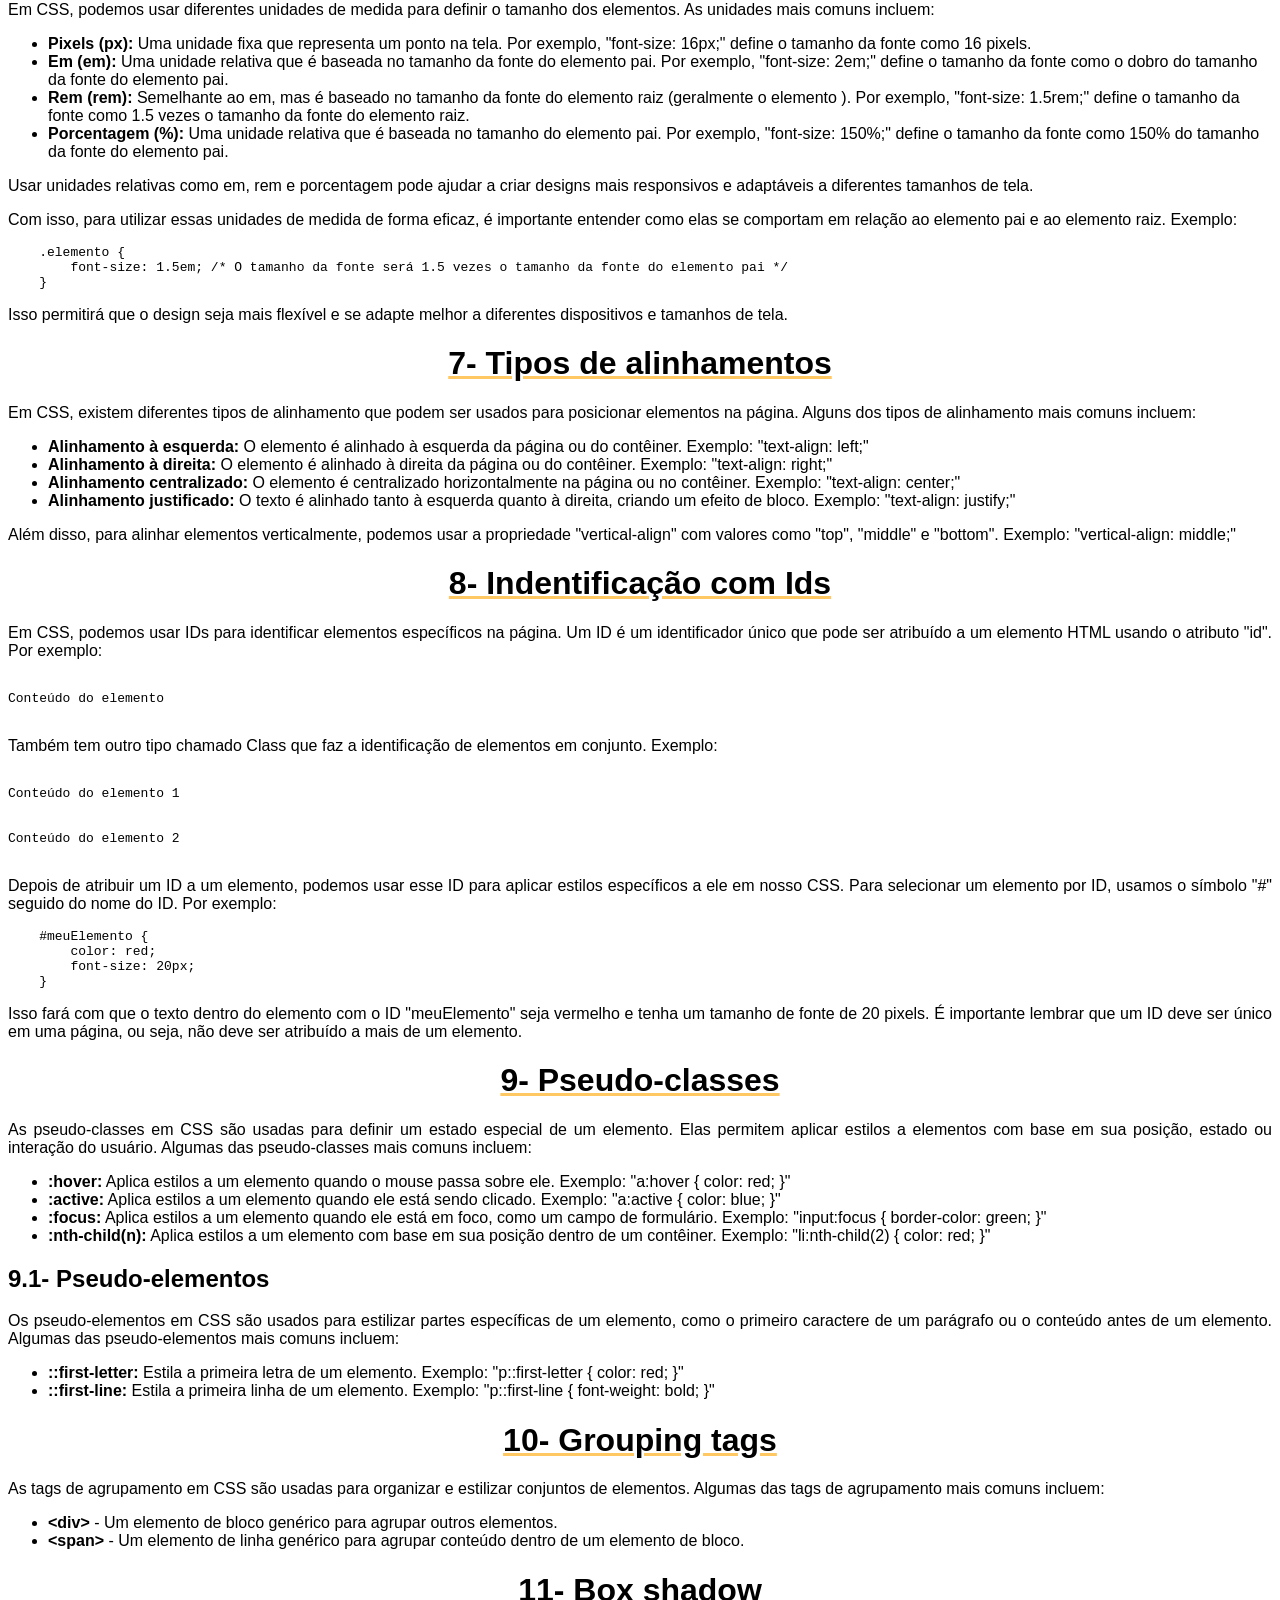
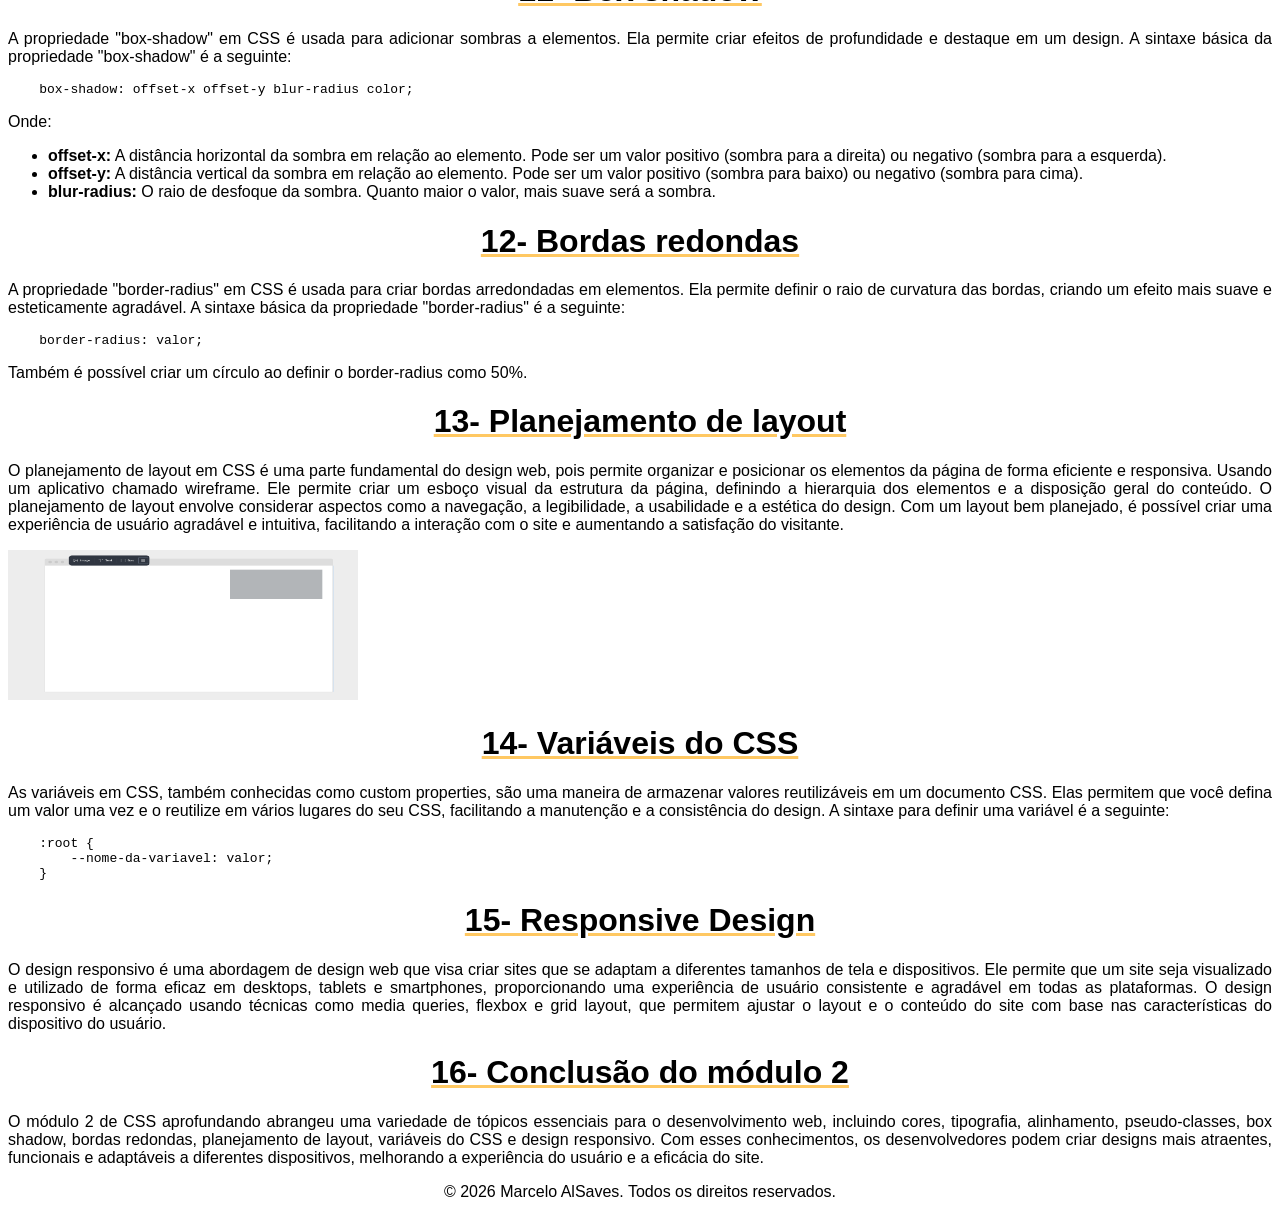
==== commit 5a891913: "capitulo quatro finalizado" ====
--- a/index2.html
+++ b/index2.html
@@ -5,9 +5,18 @@
     <meta name="viewport" content="width=device-width, initial-scale=1.0">
     <title>Módulo 2 - CSS aprofundando</title>
     <link rel="stylesheet" href="style.css">
-    <p class="botaodeavacar2" border-style="text-align: left;" border-color="black" border-width="10px" border-style="solid">
-        <a href="index.html">Clique aqui para voltar no inicio</a>
-    </p>
+</head>
+<body>
+    <main id="botaotd">
+        <section id="Boton">
+            <a href="index3.html" class="button"><img src="imagens/seta.png" alt="Seta para avançar"></a>
+        </section>
+    </main>
+    <main id="botaovoltar">
+        <section id="Botonvoltar">
+            <a href="index.html" class="button"><img src="imagens/setaesquerda.png" alt="Seta para voltar"></a>
+        </section>
+    </main> 
     <h1>1- Cores com CSS</h1>
     <p>Para representar cores em CSS, podemos usar diferentes métodos:</p>
     <ul>
@@ -145,7 +154,7 @@
 <p>O planejamento de layout em CSS é uma parte fundamental do design web, pois permite organizar e posicionar os elementos da página de forma eficiente e responsiva. Usando um aplicativo chamado wireframe.
 Ele permite criar um esboço visual da estrutura da página, definindo a hierarquia dos elementos e a disposição geral do conteúdo. O planejamento de layout envolve considerar aspectos como a navegação, a legibilidade, a usabilidade e a estética do design. Com um layout bem planejado, é possível criar uma experiência de usuário agradável e intuitiva, facilitando a interação com o site e aumentando a satisfação do visitante.
 </p>
-<img src="imagens/wireframe.png" style="float: down;" width="350px" height="150px;" alt="Wireframe" border-style="solid" border-color="black" border-width="10px;"> 
+<img src="imagens/wireframe.png" style="width: 350px; height: 150px;" alt="Wireframe">
 <h1>14- Variáveis do CSS</h1>
 <p>As variáveis em CSS, também conhecidas como custom properties, são uma maneira de armazenar valores reutilizáveis em um documento CSS. Elas permitem que você defina um valor uma vez e o reutilize em vários lugares do seu CSS, facilitando a manutenção e a consistência do design. A sintaxe para definir uma variável é a seguinte:</p>
 <pre>
@@ -158,10 +167,7 @@
 <h1>16- Conclusão do módulo 2</h1>
 <p>O módulo 2 de CSS aprofundando abrangeu uma variedade de tópicos essenciais para o desenvolvimento web, incluindo cores, tipografia, alinhamento, pseudo-classes, box shadow, bordas redondas, planejamento de layout, variáveis do CSS e design responsivo. Com esses conhecimentos, os desenvolvedores podem criar designs mais atraentes, funcionais e adaptáveis a diferentes dispositivos, melhorando a experiência do usuário e a eficácia do site.</p>
 <footer>
-    <h1><a href="index3.html">Módulo 3: Tabelas no HTML</a></h1>
+    <p style="text-align: center;">© 2026 Marcelo AlSaves. Todos os direitos reservados.</p>
 </footer>
-</head>
-<body>
-    
 </body>
 </html>
--- a/style.css
+++ b/style.css
@@ -3,6 +3,7 @@
 background-image: url("imagens/Background3.png");
 background-attachment: fixed;
 max-width: 100%;
+
 
 
 
@@ -49,4 +50,23 @@
     font-family: Arial, Helvetica, sans-serif, Times, serif;
     font-size: 30px;
 }
+section#Boton {
+    position: absolute;
+    top: 10px;
+    right: 85px;
+}
+section#Boton img {
+    width: 75px;
+    position: fixed;
+    top: 10px;
+}
+section#Botonvoltar {
+    text-align: left;
+}
+section#Botonvoltar img {
+    width: 75px;
+    position: fixed;
+    top: 10px;
+    
+}
 
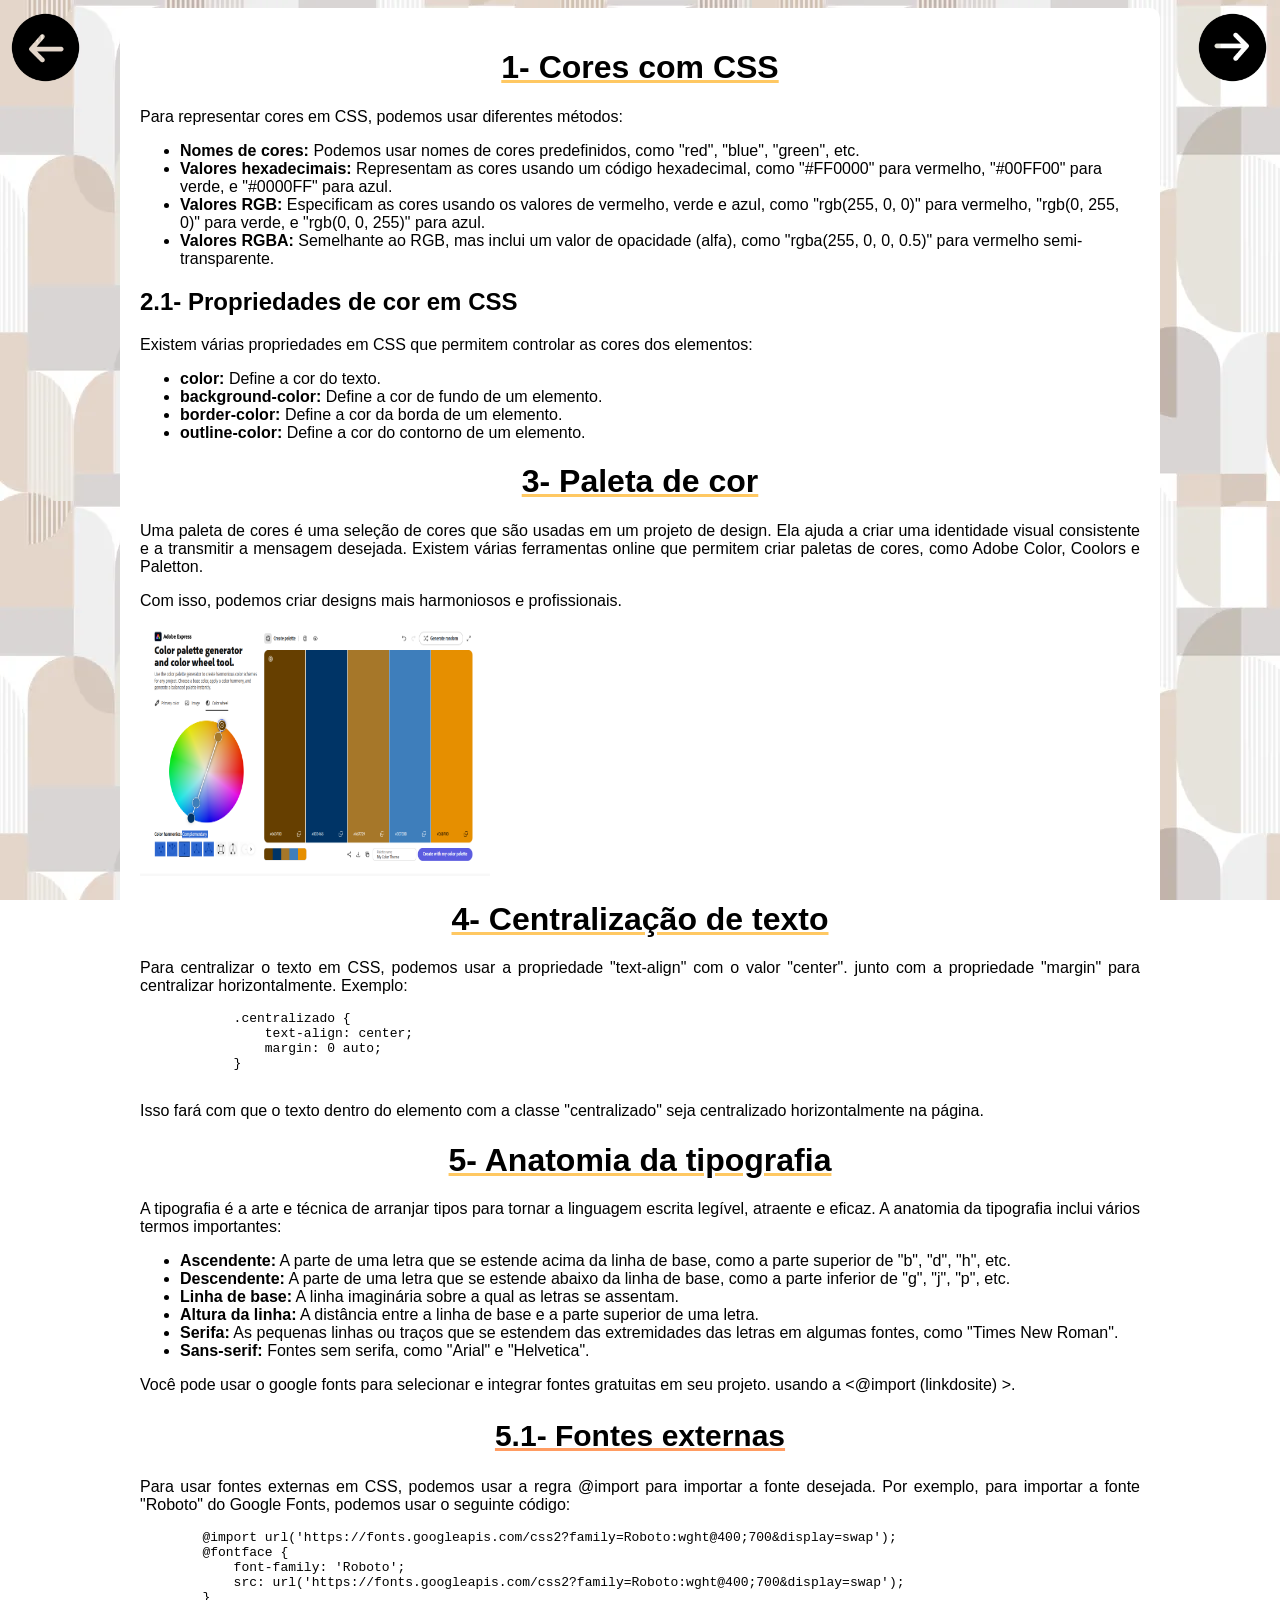
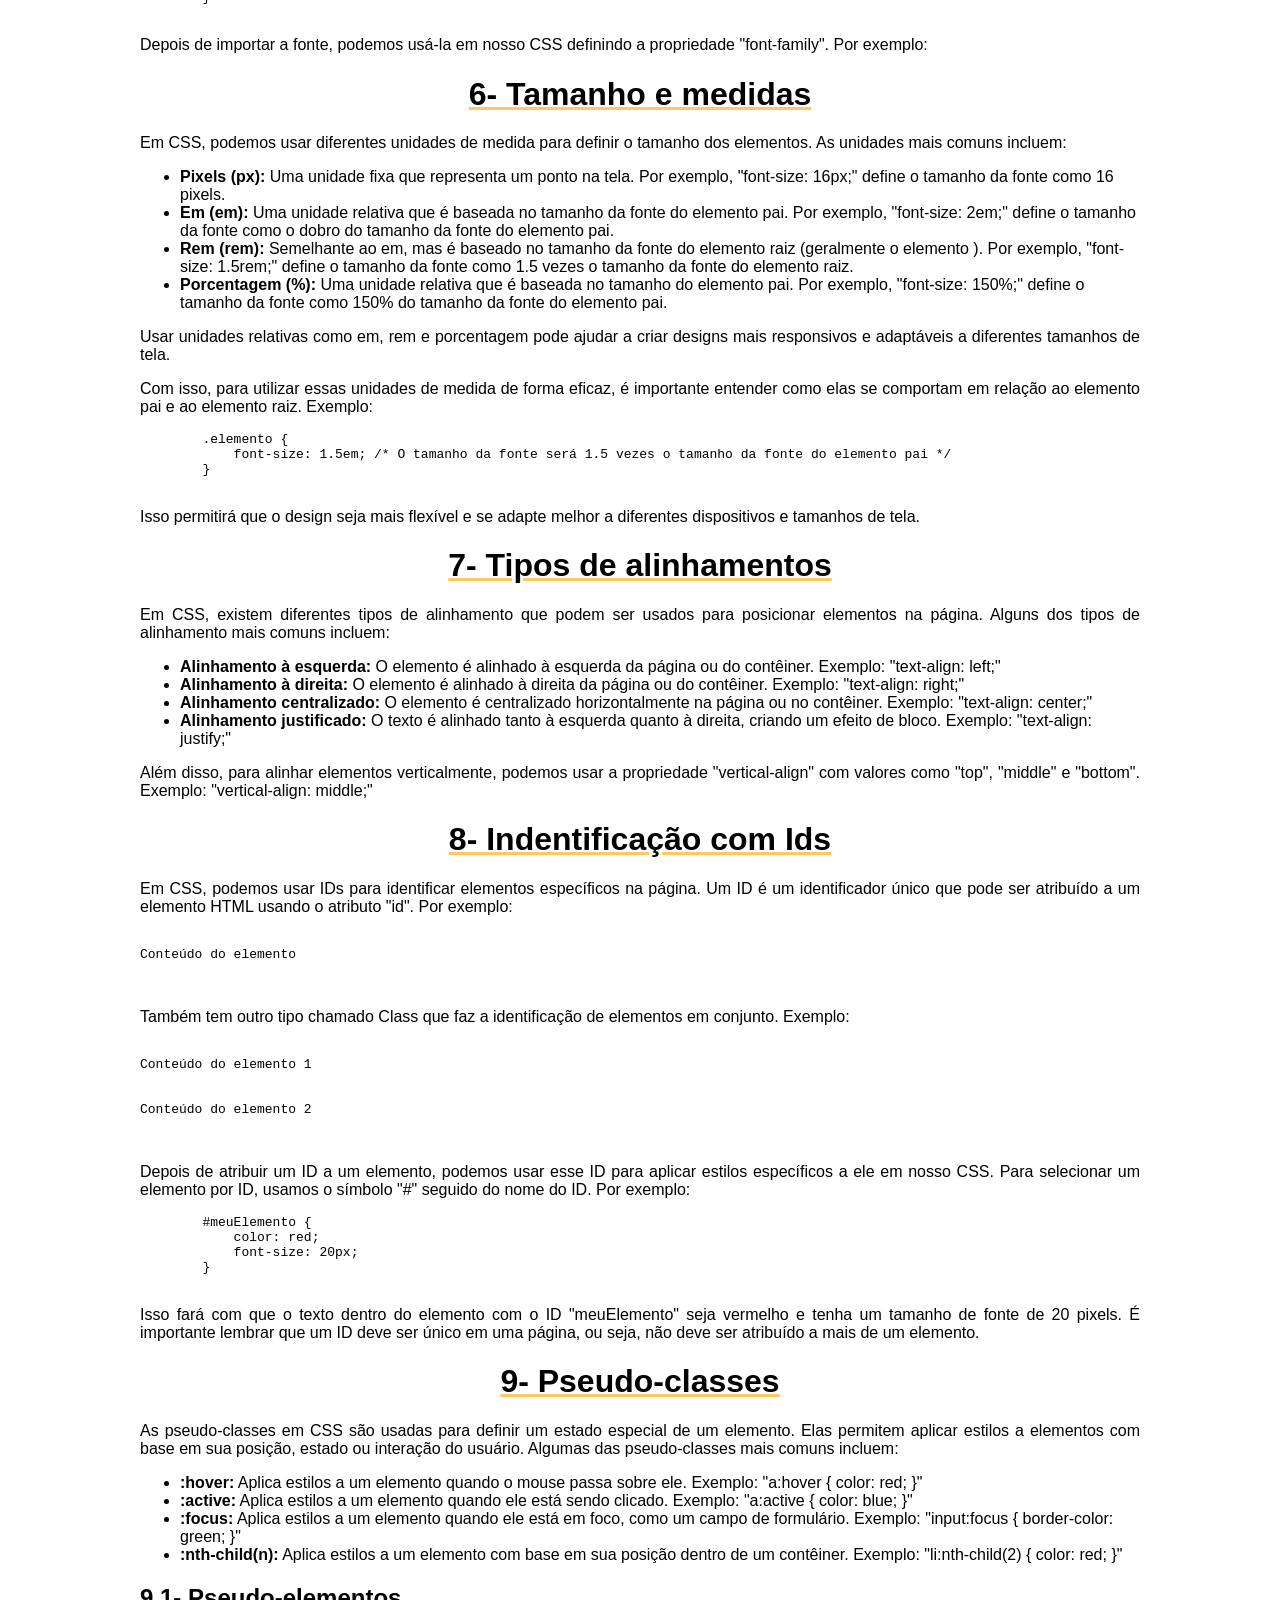
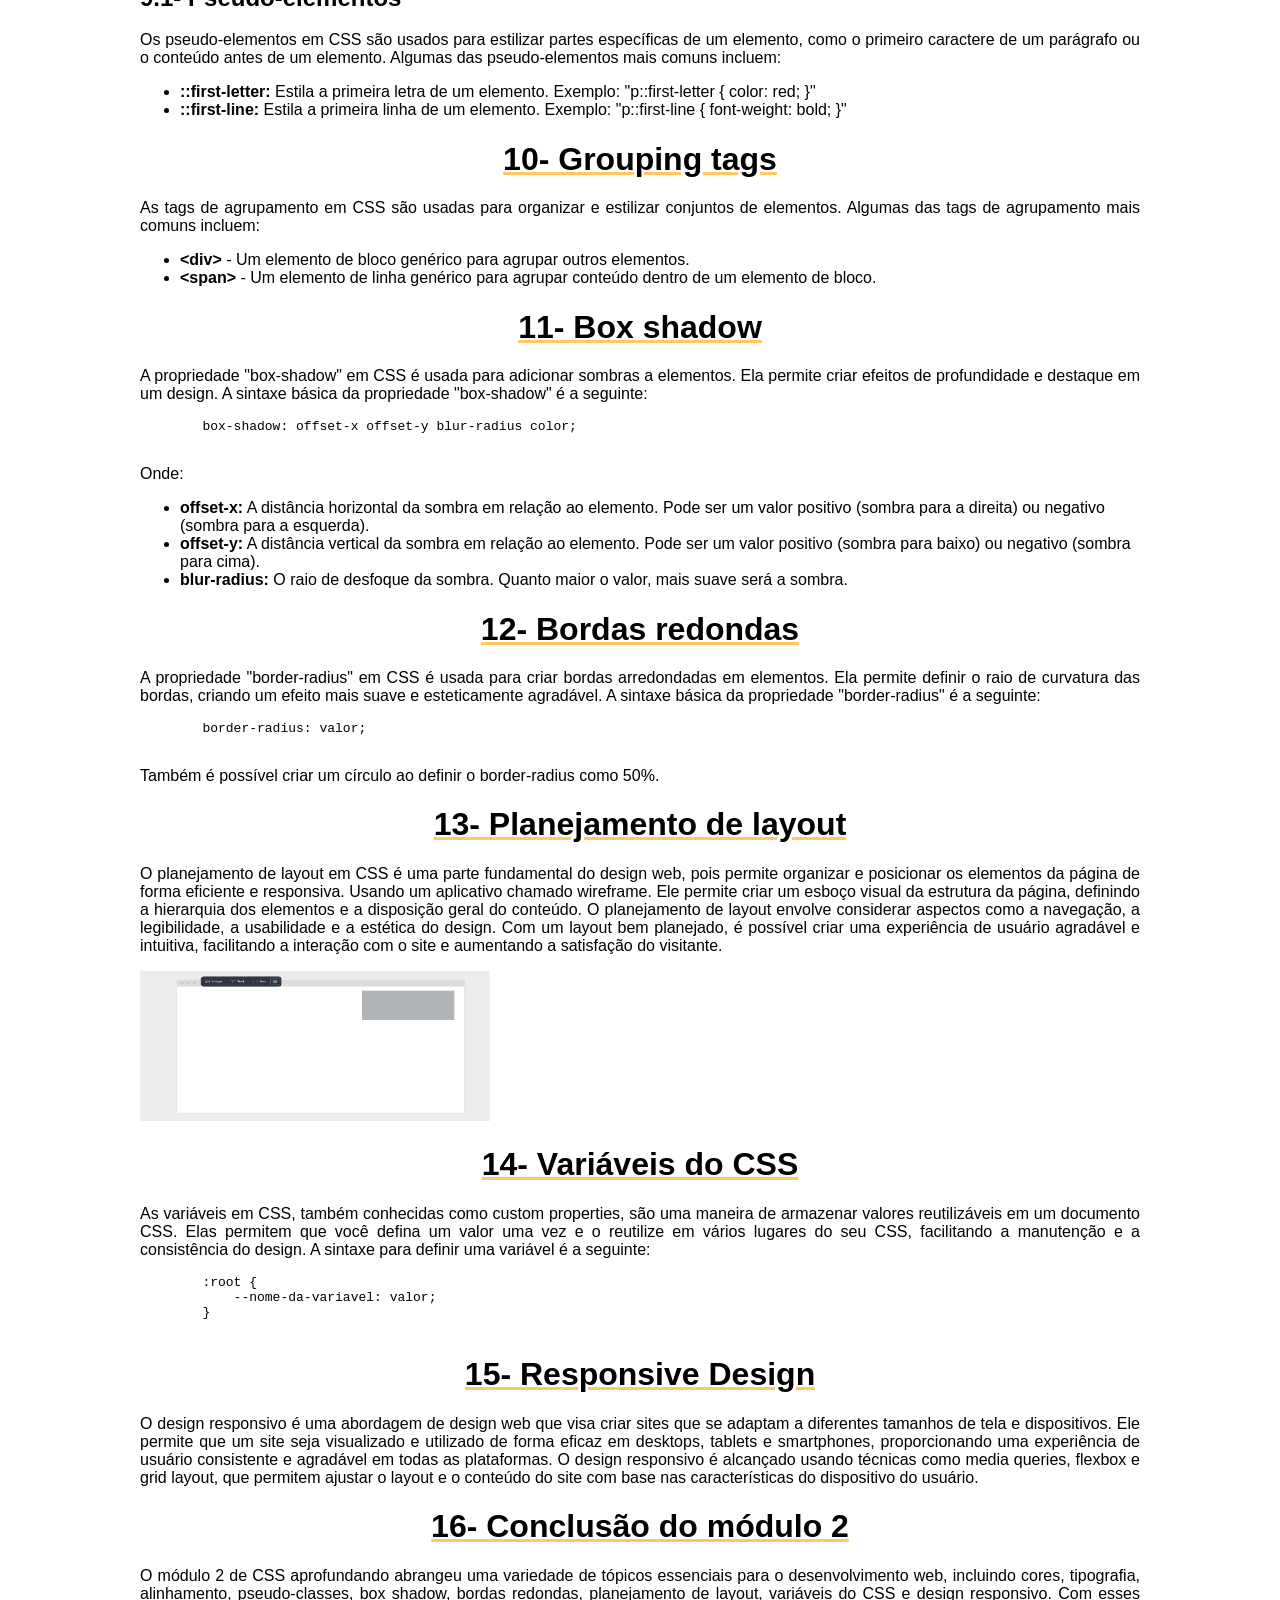
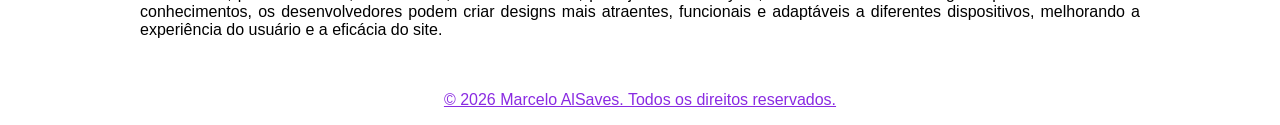
==== commit 19b35193: "Finaldecoration" ====
--- a/index2.html
+++ b/index2.html
@@ -17,156 +17,157 @@
             <a href="index.html" class="button"><img src="imagens/setaesquerda.png" alt="Seta para voltar"></a>
         </section>
     </main> 
-    <h1>1- Cores com CSS</h1>
-    <p>Para representar cores em CSS, podemos usar diferentes métodos:</p>
-    <ul>
-        <li><strong>Nomes de cores:</strong> Podemos usar nomes de cores predefinidos, como "red", "blue", "green", etc.</li>
-        <li><strong>Valores hexadecimais:</strong> Representam as cores usando um código hexadecimal, como "#FF0000" para vermelho, "#00FF00" para verde, e "#0000FF" para azul.</li>
-        <li><strong>Valores RGB:</strong> Especificam as cores usando os valores de vermelho, verde e azul, como "rgb(255, 0, 0)" para vermelho, "rgb(0, 255, 0)" para verde, e "rgb(0, 0, 255)" para azul.</li>
-        <li><strong>Valores RGBA:</strong> Semelhante ao RGB, mas inclui um valor de opacidade (alfa), como "rgba(255, 0, 0, 0.5)" para vermelho semi-transparente.</li>
-    </ul>
-    <h2>2.1- Propriedades de cor em CSS</h2>
-    <p>Existem várias propriedades em CSS que permitem controlar as cores dos elementos:</p>
-    <ul>
-        <li><strong>color:</strong> Define a cor do texto.</li>
-        <li><strong>background-color:</strong> Define a cor de fundo de um elemento.</li>
-        <li><strong>border-color:</strong> Define a cor da borda de um elemento.</li>
-        <li><strong>outline-color:</strong> Define a cor do contorno de um elemento.</li>
-    </ul>
-    <h1>3- Paleta de cor</h1>
-    <p>Uma paleta de cores é uma seleção de cores que são usadas em um projeto de design. Ela ajuda a criar uma identidade visual consistente e a transmitir a mensagem desejada. Existem várias ferramentas online que permitem criar paletas de cores, como Adobe Color, Coolors e Paletton.</p>
-    <p>Com isso, podemos criar designs mais harmoniosos e profissionais.</p>
-    <img src="imagens/paletadecor[.png" style="float:;"; width="350px" height="250px;" alt="Paleta de cores"S>
-    <h1>4- Centralização de texto</h1> <!--- Centralizar o texto que esta fora do centro da página --->
-    <p>Para centralizar o texto em CSS, podemos usar a propriedade "text-align" com o valor "center". junto com a propriedade "margin" para centralizar horizontalmente. Exemplo:</p>
-    <pre>
-        .centralizado {
-            text-align: center;
-            margin: 0 auto;
+    <main id="conteudo">
+        <h1>1- Cores com CSS</h1>
+        <p>Para representar cores em CSS, podemos usar diferentes métodos:</p>
+        <ul>
+            <li><strong>Nomes de cores:</strong> Podemos usar nomes de cores predefinidos, como "red", "blue", "green", etc.</li>
+            <li><strong>Valores hexadecimais:</strong> Representam as cores usando um código hexadecimal, como "#FF0000" para vermelho, "#00FF00" para verde, e "#0000FF" para azul.</li>
+            <li><strong>Valores RGB:</strong> Especificam as cores usando os valores de vermelho, verde e azul, como "rgb(255, 0, 0)" para vermelho, "rgb(0, 255, 0)" para verde, e "rgb(0, 0, 255)" para azul.</li>
+            <li><strong>Valores RGBA:</strong> Semelhante ao RGB, mas inclui um valor de opacidade (alfa), como "rgba(255, 0, 0, 0.5)" para vermelho semi-transparente.</li>
+        </ul>
+        <h2>2.1- Propriedades de cor em CSS</h2>
+        <p>Existem várias propriedades em CSS que permitem controlar as cores dos elementos:</p>
+        <ul>
+            <li><strong>color:</strong> Define a cor do texto.</li>
+            <li><strong>background-color:</strong> Define a cor de fundo de um elemento.</li>
+            <li><strong>border-color:</strong> Define a cor da borda de um elemento.</li>
+            <li><strong>outline-color:</strong> Define a cor do contorno de um elemento.</li>
+        </ul>
+        <h1>3- Paleta de cor</h1>
+        <p>Uma paleta de cores é uma seleção de cores que são usadas em um projeto de design. Ela ajuda a criar uma identidade visual consistente e a transmitir a mensagem desejada. Existem várias ferramentas online que permitem criar paletas de cores, como Adobe Color, Coolors e Paletton.</p>
+        <p>Com isso, podemos criar designs mais harmoniosos e profissionais.</p>
+        <img src="imagens/paletadecor[.png" style="float:;"; width="350px" height="250px;" alt="Paleta de cores"S>
+        <h1>4- Centralização de texto</h1> <!--- Centralizar o texto que esta fora do centro da página --->
+        <p>Para centralizar o texto em CSS, podemos usar a propriedade "text-align" com o valor "center". junto com a propriedade "margin" para centralizar horizontalmente. Exemplo:</p>
+        <pre>
+            .centralizado {
+                text-align: center;
+                margin: 0 auto;
+            }
+        </pre>
+        <p>Isso fará com que o texto dentro do elemento com a classe "centralizado" seja centralizado horizontalmente na página.</p>
+        <h1>5- Anatomia da tipografia</h1>
+        <p>A tipografia é a arte e técnica de arranjar tipos para tornar a linguagem escrita legível, atraente e eficaz. A anatomia da tipografia inclui vários termos importantes:</p>
+        <ul>
+            <li><strong>Ascendente:</strong> A parte de uma letra que se estende acima da linha de base, como a parte superior de "b", "d", "h", etc.</li>
+            <li><strong>Descendente:</strong> A parte de uma letra que se estende abaixo da linha de base, como a parte inferior de "g", "j", "p", etc.</li>
+            <li><strong>Linha de base:</strong> A linha imaginária sobre a qual as letras se assentam.</li>
+            <li><strong>Altura da linha:</strong> A distância entre a linha de base e a parte superior de uma letra.</li>
+            <li><strong>Serifa:</strong> As pequenas linhas ou traços que se estendem das extremidades das letras em algumas fontes, como "Times New Roman".</li>
+            <li><strong>Sans-serif:</strong> Fontes sem serifa, como "Arial" e "Helvetica".</li>
+        </ul>
+        <p>Você pode usar o google fonts para selecionar e integrar fontes gratuitas em seu projeto. usando a &lt;@import (linkdosite) &gt;.</p>
+        <h2 class="cap3" style="text-align: center;" underline="true">5.1- Fontes externas</h2>
+        <p>Para usar fontes externas em CSS, podemos usar a regra @import para importar a fonte desejada. Por exemplo, para importar a fonte "Roboto" do Google Fonts, podemos usar o seguinte código:</p>
+        <pre>
+        @import url('https://fonts.googleapis.com/css2?family=Roboto:wght@400;700&display=swap');
+        @fontface {
+            font-family: 'Roboto';
+            src: url('https://fonts.googleapis.com/css2?family=Roboto:wght@400;700&display=swap');
         }
-    </pre>
-    <p>Isso fará com que o texto dentro do elemento com a classe "centralizado" seja centralizado horizontalmente na página.</p>
-    <h1>5- Anatomia da tipografia</h1>
-    <p>A tipografia é a arte e técnica de arranjar tipos para tornar a linguagem escrita legível, atraente e eficaz. A anatomia da tipografia inclui vários termos importantes:</p>
-    <ul>
-        <li><strong>Ascendente:</strong> A parte de uma letra que se estende acima da linha de base, como a parte superior de "b", "d", "h", etc.</li>
-        <li><strong>Descendente:</strong> A parte de uma letra que se estende abaixo da linha de base, como a parte inferior de "g", "j", "p", etc.</li>
-        <li><strong>Linha de base:</strong> A linha imaginária sobre a qual as letras se assentam.</li>
-        <li><strong>Altura da linha:</strong> A distância entre a linha de base e a parte superior de uma letra.</li>
-        <li><strong>Serifa:</strong> As pequenas linhas ou traços que se estendem das extremidades das letras em algumas fontes, como "Times New Roman".</li>
-        <li><strong>Sans-serif:</strong> Fontes sem serifa, como "Arial" e "Helvetica".</li>
-
-    </ul>
-    <p>Você pode usar o google fonts para selecionar e integrar fontes gratuitas em seu projeto. usando a &lt;@import (linkdosite) &gt;.</p>
-    <h2 class="cap3" style="text-align: center;" underline="true">5.1- Fontes externas</h2>
-    <p>Para usar fontes externas em CSS, podemos usar a regra @import para importar a fonte desejada. Por exemplo, para importar a fonte "Roboto" do Google Fonts, podemos usar o seguinte código:</p>
-<pre>
-    @import url('https://fonts.googleapis.com/css2?family=Roboto:wght@400;700&display=swap');
-    @fontface {
-        font-family: 'Roboto';
-        src: url('https://fonts.googleapis.com/css2?family=Roboto:wght@400;700&display=swap');
-    }
-</pre>
-<p>Depois de importar a fonte, podemos usá-la em nosso CSS definindo a propriedade "font-family". Por exemplo:</p>
-<h1>6- Tamanho e medidas</h1>
-<p>Em CSS, podemos usar diferentes unidades de medida para definir o tamanho dos elementos. As unidades mais comuns incluem:</p>
-<ul>
-    <li><strong>Pixels (px):</strong> Uma unidade fixa que representa um ponto na tela. Por exemplo, "font-size: 16px;" define o tamanho da fonte como 16 pixels.</li>
-    <li><strong>Em (em):</strong> Uma unidade relativa que é baseada no tamanho da fonte do elemento pai. Por exemplo, "font-size: 2em;" define o tamanho da fonte como o dobro do tamanho da fonte do elemento pai.</li>
-    <li><strong>Rem (rem):</strong> Semelhante ao em, mas é baseado no tamanho da fonte do elemento raiz (geralmente o elemento <html>). Por exemplo, "font-size: 1.5rem;" define o tamanho da fonte como 1.5 vezes o tamanho da fonte do elemento raiz.</li>
-    <li><strong >Porcentagem (%):</strong> Uma unidade relativa que é baseada no tamanho do elemento pai. Por exemplo, "font-size: 150%;" define o tamanho da fonte como 150% do tamanho da fonte do elemento pai.</li>
-</ul>
-<p>Usar unidades relativas como em, rem e porcentagem pode ajudar a criar designs mais responsivos e adaptáveis a diferentes tamanhos de tela.</p>
-<p>Com isso, para utilizar essas unidades de medida de forma eficaz, é importante entender como elas se comportam em relação ao elemento pai e ao elemento raiz. Exemplo:</p>
-<pre>
-    .elemento {
-        font-size: 1.5em; /* O tamanho da fonte será 1.5 vezes o tamanho da fonte do elemento pai */
-    }
-</pre>
-<p>Isso permitirá que o design seja mais flexível e se adapte melhor a diferentes dispositivos e tamanhos de tela.</p>
-<h1>7- Tipos de alinhamentos</h1>
-<p>Em CSS, existem diferentes tipos de alinhamento que podem ser usados para posicionar elementos na página. Alguns dos tipos de alinhamento mais comuns incluem:</p>
-<ul>
-    <li><strong>Alinhamento à esquerda:</strong> O elemento é alinhado à esquerda da página ou do contêiner. Exemplo: "text-align: left;"</li>
-    <li><strong>Alinhamento à direita:</strong> O elemento é alinhado à direita da página ou do contêiner. Exemplo: "text-align: right;"    </li>
-    <li><strong>Alinhamento centralizado:</strong> O elemento é centralizado horizontalmente na página ou no contêiner. Exemplo: "text-align: center;"</li>
-    <li><strong>Alinhamento justificado:</strong> O texto é alinhado tanto à esquerda quanto à direita, criando um efeito de bloco. Exemplo: "text-align: justify;"</li>
-</ul>
-<p>Além disso, para alinhar elementos verticalmente, podemos usar a propriedade "vertical-align" com valores como "top", "middle" e "bottom". Exemplo: "vertical-align: middle;"</p>
-<h1>8- Indentificação com Ids</h1>
-<p>Em CSS, podemos usar IDs para identificar elementos específicos na página. Um ID é um identificador único que pode ser atribuído a um elemento HTML usando o atributo "id". Por exemplo:</p>
-<pre>
-    <div id="meuElemento">Conteúdo do elemento</div>
-</pre>
-<p>Também tem outro tipo chamado Class que faz a identificação de elementos em conjunto.
-Exemplo:</p>
-<pre>
-    <div class="meuElemento">Conteúdo do elemento 1</div>
-    <div class="meuElemento">Conteúdo do elemento 2</div>
-</pre>
-</p>
-<p>Depois de atribuir um ID a um elemento, podemos usar esse ID para aplicar estilos específicos a ele em nosso CSS. Para selecionar um elemento por ID, usamos o símbolo "#" seguido do nome do ID. Por exemplo:</p>
-<pre>
-    #meuElemento {
-        color: red;
-        font-size: 20px;
-    }
-</pre>
-<p>Isso fará com que o texto dentro do elemento com o ID "meuElemento" seja vermelho e tenha um tamanho de fonte de 20 pixels. É importante lembrar que um ID deve ser único em uma página, ou seja, não deve ser atribuído a mais de um elemento.</p>
-<h1>9- Pseudo-classes</h1>
-<p>As pseudo-classes em CSS são usadas para definir um estado especial de um elemento. Elas permitem aplicar estilos a elementos com base em sua posição, estado ou interação do usuário. Algumas das pseudo-classes mais comuns incluem:</p>
-<ul>
-    <li><strong>:hover:</strong> Aplica estilos a um elemento quando o mouse passa sobre ele. Exemplo: "a:hover { color: red; }"</li>
-    <li><strong>:active:</strong> Aplica estilos a um elemento quando ele está sendo clicado. Exemplo: "a:active { color: blue; }"</li>
-    <li><strong>:focus:</strong> Aplica estilos a um elemento quando ele está em foco, como um campo de formulário. Exemplo: "input:focus { border-color: green; }"</li>
-    <li><strong>:nth-child(n):</strong> Aplica estilos a um elemento com base em sua posição dentro de um contêiner. Exemplo: "li:nth-child(2) { color: red; }"</li>
-</ul>
-<h2>9.1- Pseudo-elementos</h2>
-<p>Os pseudo-elementos em CSS são usados para estilizar partes específicas de um elemento, como o primeiro caractere de um parágrafo ou o conteúdo antes de um elemento. Algumas das pseudo-elementos mais comuns incluem:</p>
-<ul>
-    <li><strong>::first-letter:</strong> Estila a primeira letra de um elemento. Exemplo: "p::first-letter { color: red; }"</li>
-    <li><strong>::first-line:</strong> Estila a primeira linha de um elemento. Exemplo: "p::first-line { font-weight: bold; }"</li>
-</ul>
-<h1>10- Grouping tags</h1>
-<p>As tags de agrupamento em CSS são usadas para organizar e estilizar conjuntos de elementos. Algumas das tags de agrupamento mais comuns incluem:</p>
-<ul>
-    <li><strong>&lt;div&gt;</strong> - Um elemento de bloco genérico para agrupar outros elementos.</li>
-    <li><strong>&lt;span&gt;</strong> - Um elemento de linha genérico para agrupar conteúdo dentro de um elemento de bloco.</li>
-</ul>
-<h1>11- Box shadow</h1>
-<p>A propriedade "box-shadow" em CSS é usada para adicionar sombras a elementos. Ela permite criar efeitos de profundidade e destaque em um design. A sintaxe básica da propriedade "box-shadow" é a seguinte:</p>
-<pre>
-    box-shadow: offset-x offset-y blur-radius color;
-</pre>
-<p>Onde:</p>
-<ul>
-    <li><strong>offset-x:</strong> A distância horizontal da sombra em relação ao elemento. Pode ser um valor positivo (sombra para a direita) ou negativo (sombra para a esquerda).</li>
-    <li><strong>offset-y:</strong> A distância vertical da sombra em relação ao elemento. Pode ser um valor positivo (sombra para baixo) ou negativo (sombra para cima).</li>
-    <li><strong>blur-radius:</strong> O raio de desfoque da sombra. Quanto maior o valor, mais suave será a sombra.</li>
-</ul>
-<h1>12- Bordas redondas</h1>
-<p>A propriedade "border-radius" em CSS é usada para criar bordas arredondadas em elementos. Ela permite definir o raio de curvatura das bordas, criando um efeito mais suave e esteticamente agradável. A sintaxe básica da propriedade "border-radius" é a seguinte:</p>
-<pre>
-    border-radius: valor;
-</pre>
-<p>Também é possível criar um círculo ao definir o border-radius como 50%.</p>
-<h1>13- Planejamento de layout</h1>
-<p>O planejamento de layout em CSS é uma parte fundamental do design web, pois permite organizar e posicionar os elementos da página de forma eficiente e responsiva. Usando um aplicativo chamado wireframe.
-Ele permite criar um esboço visual da estrutura da página, definindo a hierarquia dos elementos e a disposição geral do conteúdo. O planejamento de layout envolve considerar aspectos como a navegação, a legibilidade, a usabilidade e a estética do design. Com um layout bem planejado, é possível criar uma experiência de usuário agradável e intuitiva, facilitando a interação com o site e aumentando a satisfação do visitante.
-</p>
-<img src="imagens/wireframe.png" style="width: 350px; height: 150px;" alt="Wireframe">
-<h1>14- Variáveis do CSS</h1>
-<p>As variáveis em CSS, também conhecidas como custom properties, são uma maneira de armazenar valores reutilizáveis em um documento CSS. Elas permitem que você defina um valor uma vez e o reutilize em vários lugares do seu CSS, facilitando a manutenção e a consistência do design. A sintaxe para definir uma variável é a seguinte:</p>
-<pre>
-    :root {
-        --nome-da-variavel: valor;
-    }
-</pre>
-<h1>15- Responsive Design</h1>
-<p>O design responsivo é uma abordagem de design web que visa criar sites que se adaptam a diferentes tamanhos de tela e dispositivos. Ele permite que um site seja visualizado e utilizado de forma eficaz em desktops, tablets e smartphones, proporcionando uma experiência de usuário consistente e agradável em todas as plataformas. O design responsivo é alcançado usando técnicas como media queries, flexbox e grid layout, que permitem ajustar o layout e o conteúdo do site com base nas características do dispositivo do usuário.</p>
-<h1>16- Conclusão do módulo 2</h1>
-<p>O módulo 2 de CSS aprofundando abrangeu uma variedade de tópicos essenciais para o desenvolvimento web, incluindo cores, tipografia, alinhamento, pseudo-classes, box shadow, bordas redondas, planejamento de layout, variáveis do CSS e design responsivo. Com esses conhecimentos, os desenvolvedores podem criar designs mais atraentes, funcionais e adaptáveis a diferentes dispositivos, melhorando a experiência do usuário e a eficácia do site.</p>
-<footer>
+        </pre>
+        <p>Depois de importar a fonte, podemos usá-la em nosso CSS definindo a propriedade "font-family". Por exemplo:</p>
+        <h1>6- Tamanho e medidas</h1>
+        <p>Em CSS, podemos usar diferentes unidades de medida para definir o tamanho dos elementos. As unidades mais comuns incluem:</p>
+        <ul>
+        <li><strong>Pixels (px):</strong> Uma unidade fixa que representa um ponto na tela. Por exemplo, "font-size: 16px;" define o tamanho da fonte como 16 pixels.</li>
+        <li><strong>Em (em):</strong> Uma unidade relativa que é baseada no tamanho da fonte do elemento pai. Por exemplo, "font-size: 2em;" define o tamanho da fonte como o dobro do tamanho da fonte do elemento pai.</li>
+        <li><strong>Rem (rem):</strong> Semelhante ao em, mas é baseado no tamanho da fonte do elemento raiz (geralmente o elemento <html>). Por exemplo, "font-size: 1.5rem;" define o tamanho da fonte como 1.5 vezes o tamanho da fonte do elemento raiz.</li>
+        <li><strong >Porcentagem (%):</strong> Uma unidade relativa que é baseada no tamanho do elemento pai. Por exemplo, "font-size: 150%;" define o tamanho da fonte como 150% do tamanho da fonte do elemento pai.</li>
+        </ul>
+        <p>Usar unidades relativas como em, rem e porcentagem pode ajudar a criar designs mais responsivos e adaptáveis a diferentes tamanhos de tela.</p>
+        <p>Com isso, para utilizar essas unidades de medida de forma eficaz, é importante entender como elas se comportam em relação ao elemento pai e ao elemento raiz. Exemplo:</p>
+        <pre>
+        .elemento {
+            font-size: 1.5em; /* O tamanho da fonte será 1.5 vezes o tamanho da fonte do elemento pai */
+        }
+        </pre>
+        <p>Isso permitirá que o design seja mais flexível e se adapte melhor a diferentes dispositivos e tamanhos de tela.</p>
+        <h1>7- Tipos de alinhamentos</h1>
+        <p>Em CSS, existem diferentes tipos de alinhamento que podem ser usados para posicionar elementos na página. Alguns dos tipos de alinhamento mais comuns incluem:</p>
+        <ul>
+        <li><strong>Alinhamento à esquerda:</strong> O elemento é alinhado à esquerda da página ou do contêiner. Exemplo: "text-align: left;"</li>
+        <li><strong>Alinhamento à direita:</strong> O elemento é alinhado à direita da página ou do contêiner. Exemplo: "text-align: right;"    </li>
+        <li><strong>Alinhamento centralizado:</strong> O elemento é centralizado horizontalmente na página ou no contêiner. Exemplo: "text-align: center;"</li>
+        <li><strong>Alinhamento justificado:</strong> O texto é alinhado tanto à esquerda quanto à direita, criando um efeito de bloco. Exemplo: "text-align: justify;"</li>
+        </ul>
+        <p>Além disso, para alinhar elementos verticalmente, podemos usar a propriedade "vertical-align" com valores como "top", "middle" e "bottom". Exemplo: "vertical-align: middle;"</p>
+        <h1>8- Indentificação com Ids</h1>
+        <p>Em CSS, podemos usar IDs para identificar elementos específicos na página. Um ID é um identificador único que pode ser atribuído a um elemento HTML usando o atributo "id". Por exemplo:</p>
+        <pre>
+        <div id="meuElemento">Conteúdo do elemento</div>
+        </pre>
+        <p>Também tem outro tipo chamado Class que faz a identificação de elementos em conjunto.
+        Exemplo:</p>
+        <pre>
+        <div class="meuElemento">Conteúdo do elemento 1</div>
+        <div class="meuElemento">Conteúdo do elemento 2</div>
+        </pre>
+        </p>
+        <p>Depois de atribuir um ID a um elemento, podemos usar esse ID para aplicar estilos específicos a ele em nosso CSS. Para selecionar um elemento por ID, usamos o símbolo "#" seguido do nome do ID. Por exemplo:</p>
+        <pre>
+        #meuElemento {
+            color: red;
+            font-size: 20px;
+        }
+        </pre>
+        <p>Isso fará com que o texto dentro do elemento com o ID "meuElemento" seja vermelho e tenha um tamanho de fonte de 20 pixels. É importante lembrar que um ID deve ser único em uma página, ou seja, não deve ser atribuído a mais de um elemento.</p>
+        <h1>9- Pseudo-classes</h1>
+        <p>As pseudo-classes em CSS são usadas para definir um estado especial de um elemento. Elas permitem aplicar estilos a elementos com base em sua posição, estado ou interação do usuário. Algumas das pseudo-classes mais comuns incluem:</p>
+        <ul>
+        <li><strong>:hover:</strong> Aplica estilos a um elemento quando o mouse passa sobre ele. Exemplo: "a:hover { color: red; }"</li>
+        <li><strong>:active:</strong> Aplica estilos a um elemento quando ele está sendo clicado. Exemplo: "a:active { color: blue; }"</li>
+        <li><strong>:focus:</strong> Aplica estilos a um elemento quando ele está em foco, como um campo de formulário. Exemplo: "input:focus { border-color: green; }"</li>
+        <li><strong>:nth-child(n):</strong> Aplica estilos a um elemento com base em sua posição dentro de um contêiner. Exemplo: "li:nth-child(2) { color: red; }"</li>
+        </ul>
+        <h2>9.1- Pseudo-elementos</h2>
+        <p>Os pseudo-elementos em CSS são usados para estilizar partes específicas de um elemento, como o primeiro caractere de um parágrafo ou o conteúdo antes de um elemento. Algumas das pseudo-elementos mais comuns incluem:</p>
+        <ul>
+        <li><strong>::first-letter:</strong> Estila a primeira letra de um elemento. Exemplo: "p::first-letter { color: red; }"</li>
+        <li><strong>::first-line:</strong> Estila a primeira linha de um elemento. Exemplo: "p::first-line { font-weight: bold; }"</li>
+        </ul>
+        <h1>10- Grouping tags</h1>
+        <p>As tags de agrupamento em CSS são usadas para organizar e estilizar conjuntos de elementos. Algumas das tags de agrupamento mais comuns incluem:</p>
+        <ul>
+        <li><strong>&lt;div&gt;</strong> - Um elemento de bloco genérico para agrupar outros elementos.</li>
+        <li><strong>&lt;span&gt;</strong> - Um elemento de linha genérico para agrupar conteúdo dentro de um elemento de bloco.</li>
+        </ul>
+        <h1>11- Box shadow</h1>
+        <p>A propriedade "box-shadow" em CSS é usada para adicionar sombras a elementos. Ela permite criar efeitos de profundidade e destaque em um design. A sintaxe básica da propriedade "box-shadow" é a seguinte:</p>
+        <pre>
+        box-shadow: offset-x offset-y blur-radius color;
+        </pre>
+        <p>Onde:</p>
+        <ul>
+        <li><strong>offset-x:</strong> A distância horizontal da sombra em relação ao elemento. Pode ser um valor positivo (sombra para a direita) ou negativo (sombra para a esquerda).</li>
+        <li><strong>offset-y:</strong> A distância vertical da sombra em relação ao elemento. Pode ser um valor positivo (sombra para baixo) ou negativo (sombra para cima).</li>
+        <li><strong>blur-radius:</strong> O raio de desfoque da sombra. Quanto maior o valor, mais suave será a sombra.</li>
+        </ul>
+        <h1>12- Bordas redondas</h1>
+        <p>A propriedade "border-radius" em CSS é usada para criar bordas arredondadas em elementos. Ela permite definir o raio de curvatura das bordas, criando um efeito mais suave e esteticamente agradável. A sintaxe básica da propriedade "border-radius" é a seguinte:</p>
+        <pre>
+        border-radius: valor;
+        </pre>
+        <p>Também é possível criar um círculo ao definir o border-radius como 50%.</p>
+        <h1>13- Planejamento de layout</h1>
+        <p>O planejamento de layout em CSS é uma parte fundamental do design web, pois permite organizar e posicionar os elementos da página de forma eficiente e responsiva. Usando um aplicativo chamado wireframe.
+        Ele permite criar um esboço visual da estrutura da página, definindo a hierarquia dos elementos e a disposição geral do conteúdo. O planejamento de layout envolve considerar aspectos como a navegação, a legibilidade, a usabilidade e a estética do design. Com um layout bem planejado, é possível criar uma experiência de usuário agradável e intuitiva, facilitando a interação com o site e aumentando a satisfação do visitante.
+        </p>
+        <img src="imagens/wireframe.png" style="width: 350px; height: 150px;" alt="Wireframe">
+        <h1>14- Variáveis do CSS</h1>
+        <p>As variáveis em CSS, também conhecidas como custom properties, são uma maneira de armazenar valores reutilizáveis em um documento CSS. Elas permitem que você defina um valor uma vez e o reutilize em vários lugares do seu CSS, facilitando a manutenção e a consistência do design. A sintaxe para definir uma variável é a seguinte:</p>
+        <pre>
+        :root {
+            --nome-da-variavel: valor;
+        }
+        </pre>
+        <h1>15- Responsive Design</h1>
+        <p>O design responsivo é uma abordagem de design web que visa criar sites que se adaptam a diferentes tamanhos de tela e dispositivos. Ele permite que um site seja visualizado e utilizado de forma eficaz em desktops, tablets e smartphones, proporcionando uma experiência de usuário consistente e agradável em todas as plataformas. O design responsivo é alcançado usando técnicas como media queries, flexbox e grid layout, que permitem ajustar o layout e o conteúdo do site com base nas características do dispositivo do usuário.</p>
+        <h1>16- Conclusão do módulo 2</h1>
+        <p>O módulo 2 de CSS aprofundando abrangeu uma variedade de tópicos essenciais para o desenvolvimento web, incluindo cores, tipografia, alinhamento, pseudo-classes, box shadow, bordas redondas, planejamento de layout, variáveis do CSS e design responsivo. Com esses conhecimentos, os desenvolvedores podem criar designs mais atraentes, funcionais e adaptáveis a diferentes dispositivos, melhorando a experiência do usuário e a eficácia do site.</p>
+    </main>
+<footer id="direito">
     <p style="text-align: center;">© 2026 Marcelo AlSaves. Todos os direitos reservados.</p>
 </footer>
 </body>
--- a/style.css
+++ b/style.css
@@ -5,12 +5,18 @@
 max-width: 100%;
 
 
-
+main#conteudo {
+    max-width: 1000px;
+    margin: auto;
+    background-color: rgb(255, 255, 255);
+    padding: 20px;
+    border-radius: 10px;
+    
 
 }
 p {
  text-align: justify;
- max-width: 1500px;
+ max-width: 2000px;
 }
 h1 {
 text-align: center;
@@ -70,3 +76,8 @@
     
 }
 
+footer#direito {
+    text-decoration: underline;
+    size: 45px;
+    color: blueviolet;
+}
